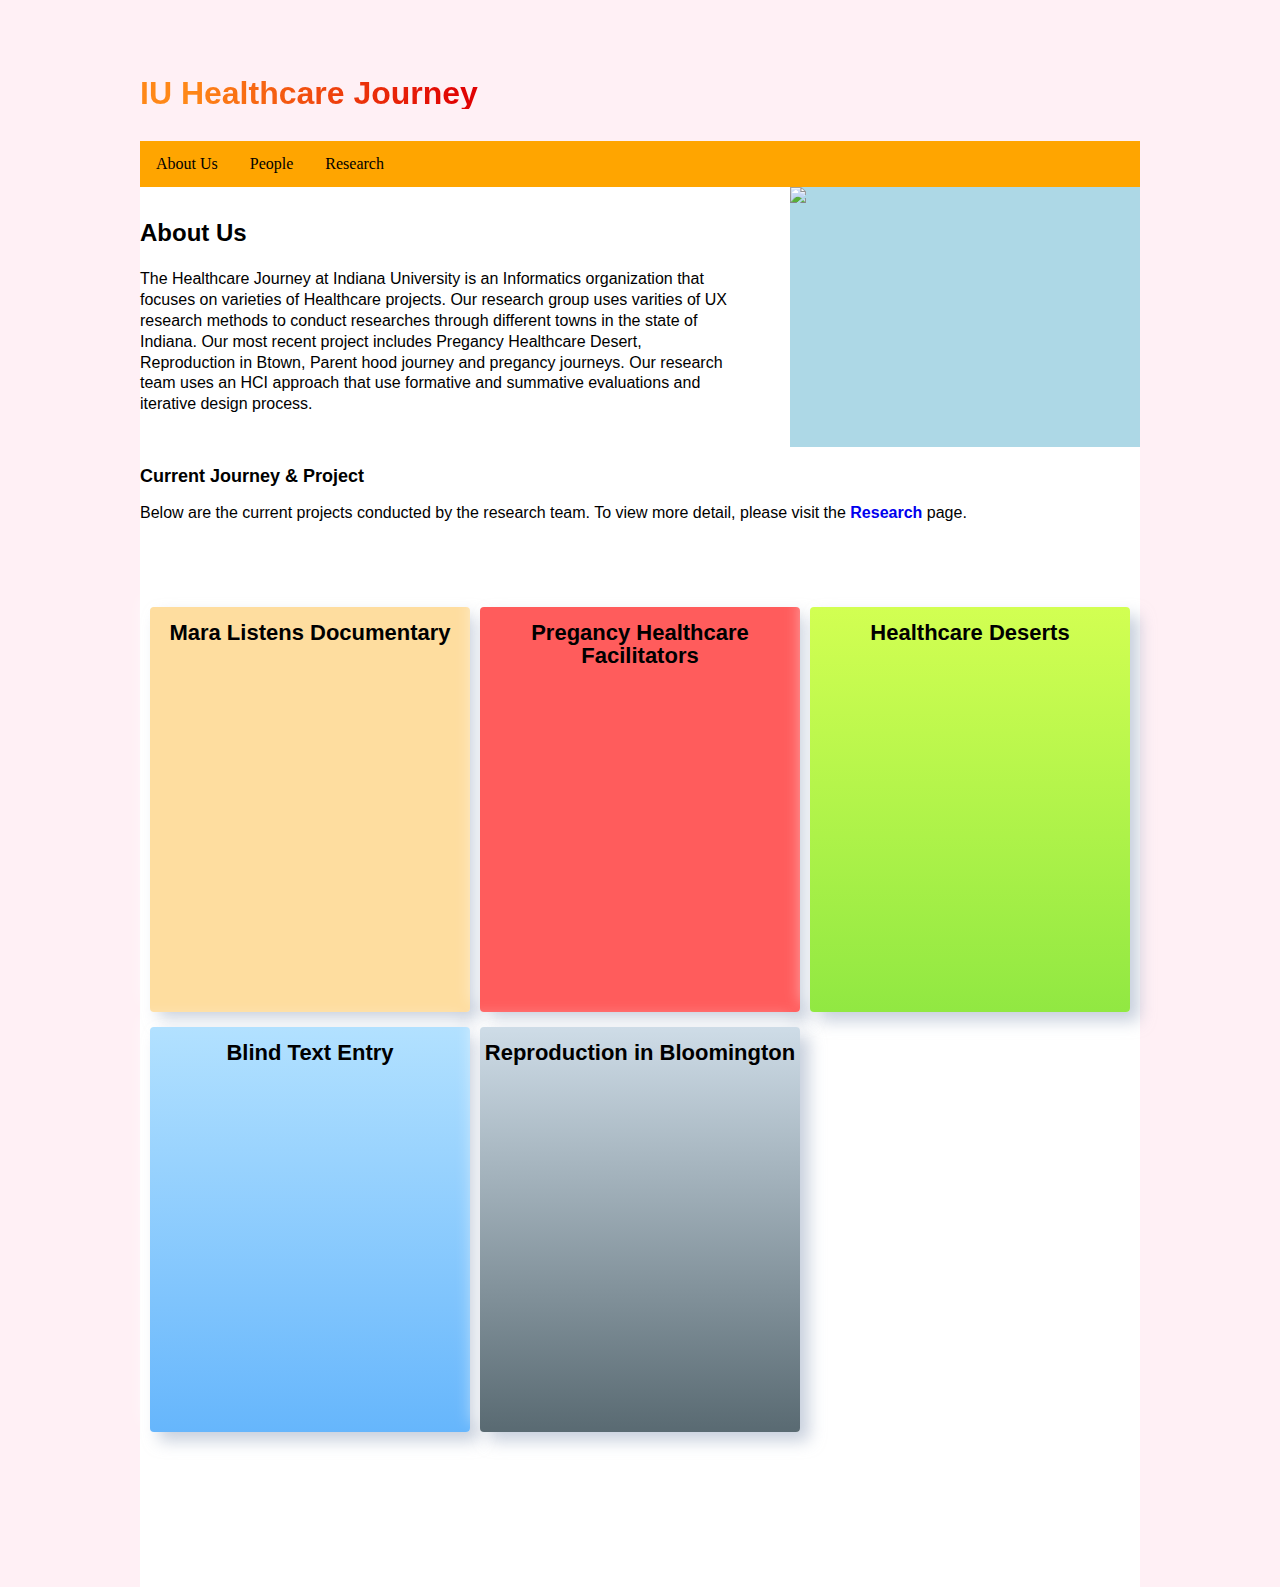
==== public/index.html @ 358a4a57 "index.html" ====
<!DOCTYPE html>
<html lang="en">
    <head>
        <meta charset="utf-8">
        <meta name="viewport" content="width=device-width, initial-scale=1.0">

        <title> IU Healthcare Journey </title>
        <!-- resets browser defaults -->
        <link href="normalise.css" rel="stylesheet" >
        <!-- custom styles -->
        <link href="styles3.css" rel="stylesheet" >
        <link rel="stylesheet" href="https://cdnjs.cloudflare.com/ajax/libs/font-awesome/4.7.0/css/font-awesome.min.css">
    </head>
    <body>
        <div class="container">
        <header>
        <div class="name-title">
        <h1> IU Healthcare Journey  </h1>
        </div>
   
        </header>

        <div class="navbar">
            <a href="hcj2020.html"> About Us </a>
            <a href="people.html"> People </a>
            <a href="research.html"> Research </a>
            
        </div>
        <main>
        
            
            <div class="intro">
                <h2> About Us </h2>
                <p> 
                    The Healthcare Journey at Indiana University is an
                  Informatics organization that focuses on varieties of
                  Healthcare projects. Our research group uses varities 
                  of UX research methods to conduct researches through 
                  different towns in the state of Indiana. 
                  Our most recent project includes
                  Pregancy Healthcare Desert, Reproduction in Btown, Parent
                  hood journey and pregancy journeys. Our research team uses
                  an HCI approach that use formative and summative evaluations
                  and iterative design process.
                </p> <br>
            </div>
            <div class="research-image">
                <img src="image/hcj.JPG">
            </div>
            <div class="current-journey">
                <h3>Current Journey & Project</h3>
                <p> Below are the current projects conducted by the research team. To view more detail, 
                    please visit the <a href="hcj2020.html"> <b> Research </b></a> page. 
                </p>

                <div class="research-rectangle1">
                    <p><span class="nicolasnewinfo"> Mara Listens Documentary </span> </p>
                </div>

                <div class="research-rectangle2">
                    <p><span class="nicolasnewinfo"> Pregancy Healthcare Facilitators </span> </p>
                </div>

                <div class="research-rectangle3">
                    <p><span class="nicolasnewinfo"> Healthcare Deserts </span> </p>
                </div>

                <div class="research-rectangle4">
                    <p><span class="nicolasnewinfo"> Blind Text Entry </span> </p>
                </div>
                <div class="research-rectangle5">
                    <p><span class="nicolasnewinfo"> Reproduction in Bloomington </span> </p>
                </div>
---- public/normalise.css ----
/*! normalise.css v8.0.1 | MIT License | github.com/necolas/normalize.css */

/* Document
   ========================================================================== */

/**
 * 1. Correct the line height in all browsers.
 * 2. Prevent adjustments of font size after orientation changes in iOS.
 */

 html {
    line-height: 1.15; /* 1 */
    -webkit-text-size-adjust: 100%; /* 2 */
  }
  
  /* Sections
     ========================================================================== */
  
  /**
   * Remove the margin in all browsers.
   */
  
  body {
    margin: 0;
  }
  
  /**
   * Render the `main` element consistently in IE.
   */
  
  main {
    display: block;
  }
  
  /**
   * Correct the font size and margin on `h1` elements within `section` and
   * `article` contexts in Chrome, Firefox, and Safari.
   */
  
  h1 {
    font-size: 2em;
    margin: 0.67em 0;
  }
  
  /* Grouping content
     ========================================================================== */
  
  /**
   * 1. Add the correct box sizing in Firefox.
   * 2. Show the overflow in Edge and IE.
   */
  
  hr {
    box-sizing: content-box; /* 1 */
    height: 0; /* 1 */
    overflow: visible; /* 2 */
  }
  
  /**
   * 1. Correct the inheritance and scaling of font size in all browsers.
   * 2. Correct the odd `em` font sizing in all browsers.
   */
  
  pre {
    font-family: monospace, monospace; /* 1 */
    font-size: 1em; /* 2 */
  }
  
  /* Text-level semantics
     ========================================================================== */
  
  /**
   * Remove the gray background on active links in IE 10.
   */
  
  a {
    background-color: transparent;
  }
  
  /**
   * 1. Remove the bottom border in Chrome 57-
   * 2. Add the correct text decoration in Chrome, Edge, IE, Opera, and Safari.
   */
  
  abbr[title] {
    border-bottom: none; /* 1 */
    text-decoration: underline; /* 2 */
    text-decoration: underline dotted; /* 2 */
  }
  
  /**
   * Add the correct font weight in Chrome, Edge, and Safari.
   */
  
  b,
  strong {
    font-weight: bolder;
  }
  
  /**
   * 1. Correct the inheritance and scaling of font size in all browsers.
   * 2. Correct the odd `em` font sizing in all browsers.
   */
  
  code,
  kbd,
  samp {
    font-family: monospace, monospace; /* 1 */
    font-size: 1em; /* 2 */
  }
  
  /**
   * Add the correct font size in all browsers.
   */
  
  small {
    font-size: 80%;
  }
  
  /**
   * Prevent `sub` and `sup` elements from affecting the line height in
   * all browsers.
   */
  
  sub,
  sup {
    font-size: 75%;
    line-height: 0;
    position: relative;
    vertical-align: baseline;
  }
  
  sub {
    bottom: -0.25em;
  }
  
  sup {
    top: -0.5em;
  }
  
  /* Embedded content
     ========================================================================== */
  
  /**
   * Remove the border on images inside links in IE 10.
   */
  
  img {
    border-style: none;
  }
  
  /* Forms
     ========================================================================== */
  
  /**
   * 1. Change the font styles in all browsers.
   * 2. Remove the margin in Firefox and Safari.
   */
  
  button,
  input,
  optgroup,
  select,
  textarea {
    font-family: inherit; /* 1 */
    font-size: 100%; /* 1 */
    line-height: 1.15; /* 1 */
    margin: 0; /* 2 */
  }
  
  /**
   * Show the overflow in IE.
   * 1. Show the overflow in Edge.
   */
  
  button,
  input { /* 1 */
    overflow: visible;
  }
  
  /**
   * Remove the inheritance of text transform in Edge, Firefox, and IE.
   * 1. Remove the inheritance of text transform in Firefox.
   */
  
  button,
  select { /* 1 */
    text-transform: none;
  }
  
  /**
   * Correct the inability to style clickable types in iOS and Safari.
   */
  
  button,
  [type="button"],
  [type="reset"],
  [type="submit"] {
    -webkit-appearance: button;
  }
  
  /**
   * Remove the inner border and padding in Firefox.
   */
  
  button::-moz-focus-inner,
  [type="button"]::-moz-focus-inner,
  [type="reset"]::-moz-focus-inner,
  [type="submit"]::-moz-focus-inner {
    border-style: none;
    padding: 0;
  }
  
  /**
   * Restore the focus styles unset by the previous rule.
   */
  
  button:-moz-focusring,
  [type="button"]:-moz-focusring,
  [type="reset"]:-moz-focusring,
  [type="submit"]:-moz-focusring {
    outline: 1px dotted ButtonText;
  }
  
  /**
   * Correct the padding in Firefox.
   */
  
  fieldset {
    padding: 0.35em 0.75em 0.625em;
  }
  
  /**
   * 1. Correct the text wrapping in Edge and IE.
   * 2. Correct the color inheritance from `fieldset` elements in IE.
   * 3. Remove the padding so developers are not caught out when they zero out
   *    `fieldset` elements in all browsers.
   */
  
  legend {
    box-sizing: border-box; /* 1 */
    color: inherit; /* 2 */
    display: table; /* 1 */
    max-width: 100%; /* 1 */
    padding: 0; /* 3 */
    white-space: normal; /* 1 */
  }
  
  /**
   * Add the correct vertical alignment in Chrome, Firefox, and Opera.
   */
  
  progress {
    vertical-align: baseline;
  }
  
  /**
   * Remove the default vertical scrollbar in IE 10+.
   */
  
  textarea {
    overflow: auto;
  }
  
  /**
   * 1. Add the correct box sizing in IE 10.
   * 2. Remove the padding in IE 10.
   */
  
  [type="checkbox"],
  [type="radio"] {
    box-sizing: border-box; /* 1 */
    padding: 0; /* 2 */
  }
  
  /**
   * Correct the cursor style of increment and decrement buttons in Chrome.
   */
  
  [type="number"]::-webkit-inner-spin-button,
  [type="number"]::-webkit-outer-spin-button {
    height: auto;
  }
  
  /**
   * 1. Correct the odd appearance in Chrome and Safari.
   * 2. Correct the outline style in Safari.
   */
  
  [type="search"] {
    -webkit-appearance: textfield; /* 1 */
    outline-offset: -2px; /* 2 */
  }
  
  /**
   * Remove the inner padding in Chrome and Safari on macOS.
   */
  
  [type="search"]::-webkit-search-decoration {
    -webkit-appearance: none;
  }
  
  /**
   * 1. Correct the inability to style clickable types in iOS and Safari.
   * 2. Change font properties to `inherit` in Safari.
   */
  
  ::-webkit-file-upload-button {
    -webkit-appearance: button; /* 1 */
    font: inherit; /* 2 */
  }
  
  /* Interactive
     ========================================================================== */
  
  /*
   * Add the correct display in Edge, IE 10+, and Firefox.
   */
  
  details {
    display: block;
  }
  
  /*
   * Add the correct display in all browsers.
   */
  
  summary {
    display: list-item;
  }
  
  /* Misc
     ========================================================================== */
  
  /**
   * Add the correct display in IE 10+.
   */
  
  template {
    display: none;
  }
  
  /**
   * Add the correct display in IE 10.
   */
  
  [hidden] {
    display: none;
  }
---- public/styles3.css ----
/* Natural Box Model */
html {
    box-sizing: border-box;
}

*, *:before, *after {
    box-sizing: inherit;
}

/*
UTILITIES
*/
.sr-only {
    position: absolute;
    width: 1px;
    height: 1px;
    padding: 0;
    margin: -1px;
    overflow: hidden;
    clip: rect(0, 0, 0, 0);
    border: 0;
}

.nobr {
    white-space: nowrap;
}

body {
    width: 100%;
    background-color: lavenderblush;
    height: 1000px;
  
}

.container {
    width: 1000px;
    margin: 35px auto;
  
    padding-top: 10px;
    background-color: lavenderblush;
    
}


main {
    position: relative;
    height: 1400px;
    background: white;
    line-height: auto;
    
}

a {
  text-decoration: none;
}
aside {
    float: right;
    background:white;
    line-height: auto;
    width: 31%;
}


footer { 
    align-items: bottom;
    background:white; /* Old browsers */
    
}

h1 {
    font-family: 'Montserrat', sans-serif;
    background: linear-gradient(270deg,  rgb(224, 3, 3) 68%, rgb(255, 136, 24) 95% );
    -webkit-background-clip: text;
    -webkit-text-fill-color: transparent;
    line-height: 1.0em;
    margin: 1.0em 0; 
    
}

h2 {
  font-family: 'Montserrat', sans-serif;
  line-height: 1.0em;
  margin: 1.0em 0; 
  
}


h3 {
    font-family: 'Montserrat', sans-serif;
    font-size: 30px;
    line-height: 1.0em;
    font-size: 18px;
    margin: 1.0em 0; 
}

h4 {
  font-family: 'Montserrat', sans-serif;
  font-size: 30px;
  line-height: 1.0em;
  margin: 1.0em 0; 
  
}


.navbar {
    font-family: 'montserrat' sans-serif;
    overflow: hidden;
    padding: 0px 0px;
    background: orange;
  }
  
  .navbar a {
    float: left;
    font-size: 16px;
    font-family: 'montserrat' sans-serif;
    font-weight: 100%;
    color: black;
    text-align: center;
    padding: 14px 16px;
    text-decoration: none;
  }
  
  .dropdown {
    float: left;
    overflow: hidden;
  }
  
  .dropdown .dropbtn {
    font-size: 16px;
    font-family: 'montserrat' sans-serif;  
    border: none;
    outline: none;
    color: black;
    padding: 14px 16px;
    background-color: inherit;
    font-family: inherit;
    margin: 0;
  }
  
  .navbar a:hover, .dropdown:hover .dropbtn {
    background-color: yellow;
    
  }


  
  .dropdown-content {
    display: none;
    position: absolute;
    background-color: whitesmoke;
    min-width: 127px;
    box-shadow: 0px 8px 16px 0px rgba(0,0,0,0.2);
    z-index: 1;
  }
  
  .dropdown-content a {
    float: none;
    font-family: 'montserrat' sans-serif;
    color: black;
    padding: 12px 16px;
    text-decoration: none;
    display: block;
    text-align: left;
  }
  
  .dropdown-content a:hover {
    background: rgb(255, 255, 119);
  }
  
  .dropdown:hover .dropdown-content {
    display: block;
  }

  small {
    display: block;
    color: red;
    font-size: 20px;
    font-family: 'Montserrat', sans-serif;

}


p {
  font-family: 'montserrat', sans-serif;
  line-height: 1.3em;
  margin: 1.0em 0;
  font-size: 16px;
}

.intro {

  margin-top: 10px;
  display:inline-block;
  width: 60%;
  background: white;
}

img {
  width: 100%;
  height: auto;
  
  
}
div.research-image {
  display: inline-block;
  position: absolute;
  top: 0px;
  right: 0px;

  width: 350px;
  height: 260px;
  background-color: lightblue;
}

span.nicolasnewinfo {
  font-size: 22px;
  font-weight: bold;
  font-family: 'Montserrat', sans-serif;
}

div.research-rectangle1 {
  position: absolute;
  box-shadow: 9px 9px 16px rgb(163,177,198,0.6), -9px -9px 16px    rgba(255,255,255, 0.5);
  border-radius: 4px;
  top: 420px;

  height: 405px;
  width: 320px;
  left: 10px;
  background: rgb(253, 187, 63, 0.5);
  font-style: 'lato' 'sans-serif';
  font-size: 20px;
  text-align: center;
}

div.research-rectangle2 {
  position: absolute;
    box-shadow: 9px 9px 16px rgb(163,177,198,0.6), -9px -9px 16px    rgba(255,255,255, 0.5);
    border-radius: 4px;
    top: 420px;
 
    height: 405px;
    width: 320px;
    left: 340px;
    background: rgb(254,187,187); /* Old browsers */
    background: -moz-linear-gradient(top, rgba(254,187,187,1) 0%, rgba(255,92,92,1) 0%); /* FF3.6-15 */
    background: -webkit-linear-gradient(top, rgba(254,187,187,1) 0%,rgba(255,92,92,1) 0%); /* Chrome10-25,Safari5.1-6 */
    background: linear-gradient(to bottom, rgba(254,187,187,1) 0%,rgba(255,92,92,1) 0%); /* W3C, IE10+, FF16+, Chrome26+, Opera12+, Safari7+ */
    filter: progid:DXImageTransform.Microsoft.gradient( startColorstr='#febbbb', endColorstr='#ff5c5c',GradientType=0 ); /* IE6-9 */
    font-style: 'lato' 'sans-serif';
    font-size: 20px;
    text-align: center;
}

div.research-rectangle3 {
  position: absolute;
    box-shadow: 9px 9px 16px rgb(163,177,198,0.6), -9px -9px 16px    rgba(255,255,255, 0.5);
    border-radius: 4px;
    top: 420px;
 
    height: 405px;
    width: 320px;
    left: 670px;
    background:  rgb(210,255,82); /* Old browsers */
    background: -moz-linear-gradient(top, rgba(210,255,82,1) 0%, rgba(145,232,66,1) 100%); /* FF3.6-15 */
    background: -webkit-linear-gradient(top, rgba(210,255,82,1) 0%,rgba(145,232,66,1) 100%); /* Chrome10-25,Safari5.1-6 */
    background: linear-gradient(to bottom, rgba(210,255,82,1) 0%,rgba(145,232,66,1) 100%); /* W3C, IE10+, FF16+, Chrome26+, Opera12+, Safari7+ */
    filter: progid:DXImageTransform.Microsoft.gradient( startColorstr='#d2ff52', endColorstr='#91e842',GradientType=0 ); /* IE6-9 */
    font-style: 'lato' 'sans-serif';
    font-size: 20px;
    text-align: center;
}

div.research-rectangle4 {
  position: absolute;
    box-shadow: 9px 9px 16px rgb(163,177,198,0.6), -9px -9px 16px    rgba(255,255,255, 0.5);
    border-radius: 4px;
    top: 840px;
 
    height: 405px;
    width: 320px;
    left: 10px;
    background: rgb(178,225,255); /* Old browsers */
    background: -moz-linear-gradient(top, rgba(178,225,255,1) 0%, rgba(102,182,252,1) 100%); /* FF3.6-15 */
    background: -webkit-linear-gradient(top, rgba(178,225,255,1) 0%,rgba(102,182,252,1) 100%); /* Chrome10-25,Safari5.1-6 */
    background: linear-gradient(to bottom, rgba(178,225,255,1) 0%,rgba(102,182,252,1) 100%); /* W3C, IE10+, FF16+, Chrome26+, Opera12+, Safari7+ */
    filter: progid:DXImageTransform.Microsoft.gradient( startColorstr='#b2e1ff', endColorstr='#66b6fc',GradientType=0 ); /* IE6-9 */
    font-style: 'lato' 'sans-serif';
    font-size: 20px;
    text-align: center;
}

div.research-rectangle5 {
  position: absolute;
    box-shadow: 9px 9px 16px rgb(163,177,198,0.6), -9px -9px 16px    rgba(255,255,255, 0.5);
    border-radius: 4px;
    top: 840px;
 
    height: 405px;
    width: 320px;
    left: 340px;
    background: rgb(206,220,231); /* Old browsers */
    background: -moz-linear-gradient(top, rgba(206,220,231,1) 0%, rgba(89,106,114,1) 100%); /* FF3.6-15 */
    background: -webkit-linear-gradient(top, rgba(206,220,231,1) 0%,rgba(89,106,114,1) 100%); /* Chrome10-25,Safari5.1-6 */
    background: linear-gradient(to bottom, rgba(206,220,231,1) 0%,rgba(89,106,114,1) 100%); /* W3C, IE10+, FF16+, Chrome26+, Opera12+, Safari7+ */
    filter: progid:DXImageTransform.Microsoft.gradient( startColorstr='#cedce7', endColorstr='#596a72',GradientType=0 ); /* IE6-9 */
   
    font-style: 'lato' 'sans-serif';
    font-size: 20px;
    text-align: center;
}

div.research-rectangle6 {
  position: absolute;
    box-shadow: 9px 9px 16px rgb(163,177,198,0.6), -9px -9px 16px    rgba(255,255,255, 0.5);
    border-radius: 4px;
    top: 840px;
 
    height: 405px;
    width: 320px;
    left: 670px;
    background: #ffb76b; /* Old browsers */
background: -moz-linear-gradient(top, #ffb76b 0%, #ff7c00 100%, #ff7f04 100%); /* FF3.6-15 */
background: -webkit-linear-gradient(top, #ffb76b 0%,#ff7c00 100%,#ff7f04 100%); /* Chrome10-25,Safari5.1-6 */
background: linear-gradient(to bottom, #ffb76b 0%,#ff7c00 100%,#ff7f04 100%); /* W3C, IE10+, FF16+, Chrome26+, Opera12+, Safari7+ */
filter: progid:DXImageTransform.Microsoft.gradient( startColorstr='#ffb76b', endColorstr='#ff7f04',GradientType=0 ); /* IE6-9 */
   
   
    font-style: 'lato' 'sans-serif';
    font-size: 20px;
    text-align: center;
}

div.people-main {
  position: relative;
    height: 1400px;
    background: white;
    line-height: auto;
}

div.people-list {
  position: absolute;
  height: 1400px;
  width: 1000px;
  background: whitesmoke;
 
}

div.people-rectangle {
  position: absolute;
  height: 400px;
  width: 500px;
  background: lightgoldenrodyellow;

}

div.people-rectangle2 {
  position: absolute;
  height: 400px;
  width: 500px;
  top: 420px;
  background: lightgoldenrodyellow;
}


div.people-rectangle3 {
  position: absolute;
  height: 400px;
  width: 500px;
  top: 420px;
  background: lightgoldenrodyellow;
}


div.people-rectangle4 {
  position: absolute;
  height: 400px;
  width: 500px;
  top: 420px;
  background: lightgoldenrodyellow;
}


div.image-location {
  position: absolute;
  top: 80px;
  left: 100px;
  width: 60%;
  border-radius: 50%;;
}

div.people-description {
  position: absolute;
  background: yellowgreen;
  left: 500px;
  text-align: center;
  height: 300px;
  width: 500px;
}

div.people-description2 {
  position: absolute;
  background: rgb(255, 204, 211);
  left: 500px;
  top: 0px;
  text-align: center;
  height: 400px;
  width: 500px;
}

div.people-description3 {
  position: absolute;
  background: rgb(255, 204, 211);
  left: 500px;
  top: 0px;
  text-align: center;
  height: 400px;
  width: 500px;
}

div.people-description4 {
  position: absolute;
  background: rgb(255, 204, 211);
  left: 500px;
  top: 0px;
  text-align: center;
  height: 400px;
  width: 500px;
}

div.people-information {
  position: absolute;
  background: yellowgreen;
  left: 500px;
  top: 40px;
  text-align: left;
  height: 360px;
  width: 500px;
}

div.people-information2 {
  position: absolute;
  background: rgb(255, 204, 211);
  left: 500px;
  top: 40px;
  text-align: left;
  height: 360px;
  width: 500px;
}

div.people-information3 {
  position: absolute;
  background: rgb(255, 204, 211);
  left: 500px;
  top: 40px;
  text-align: left;
  height: 360px;
  width: 500px;
}

div.people-information4 {
  position: absolute;
  background: rgb(255, 204, 211);
  left: 500px;
  top: 40px;
  text-align: left;
  height: 360px;
  width: 500px;
}

span.name-title {
  font-family: 'Montserrat', sans-serif;
  font-size: 20px;
  font-weight: bold;

}
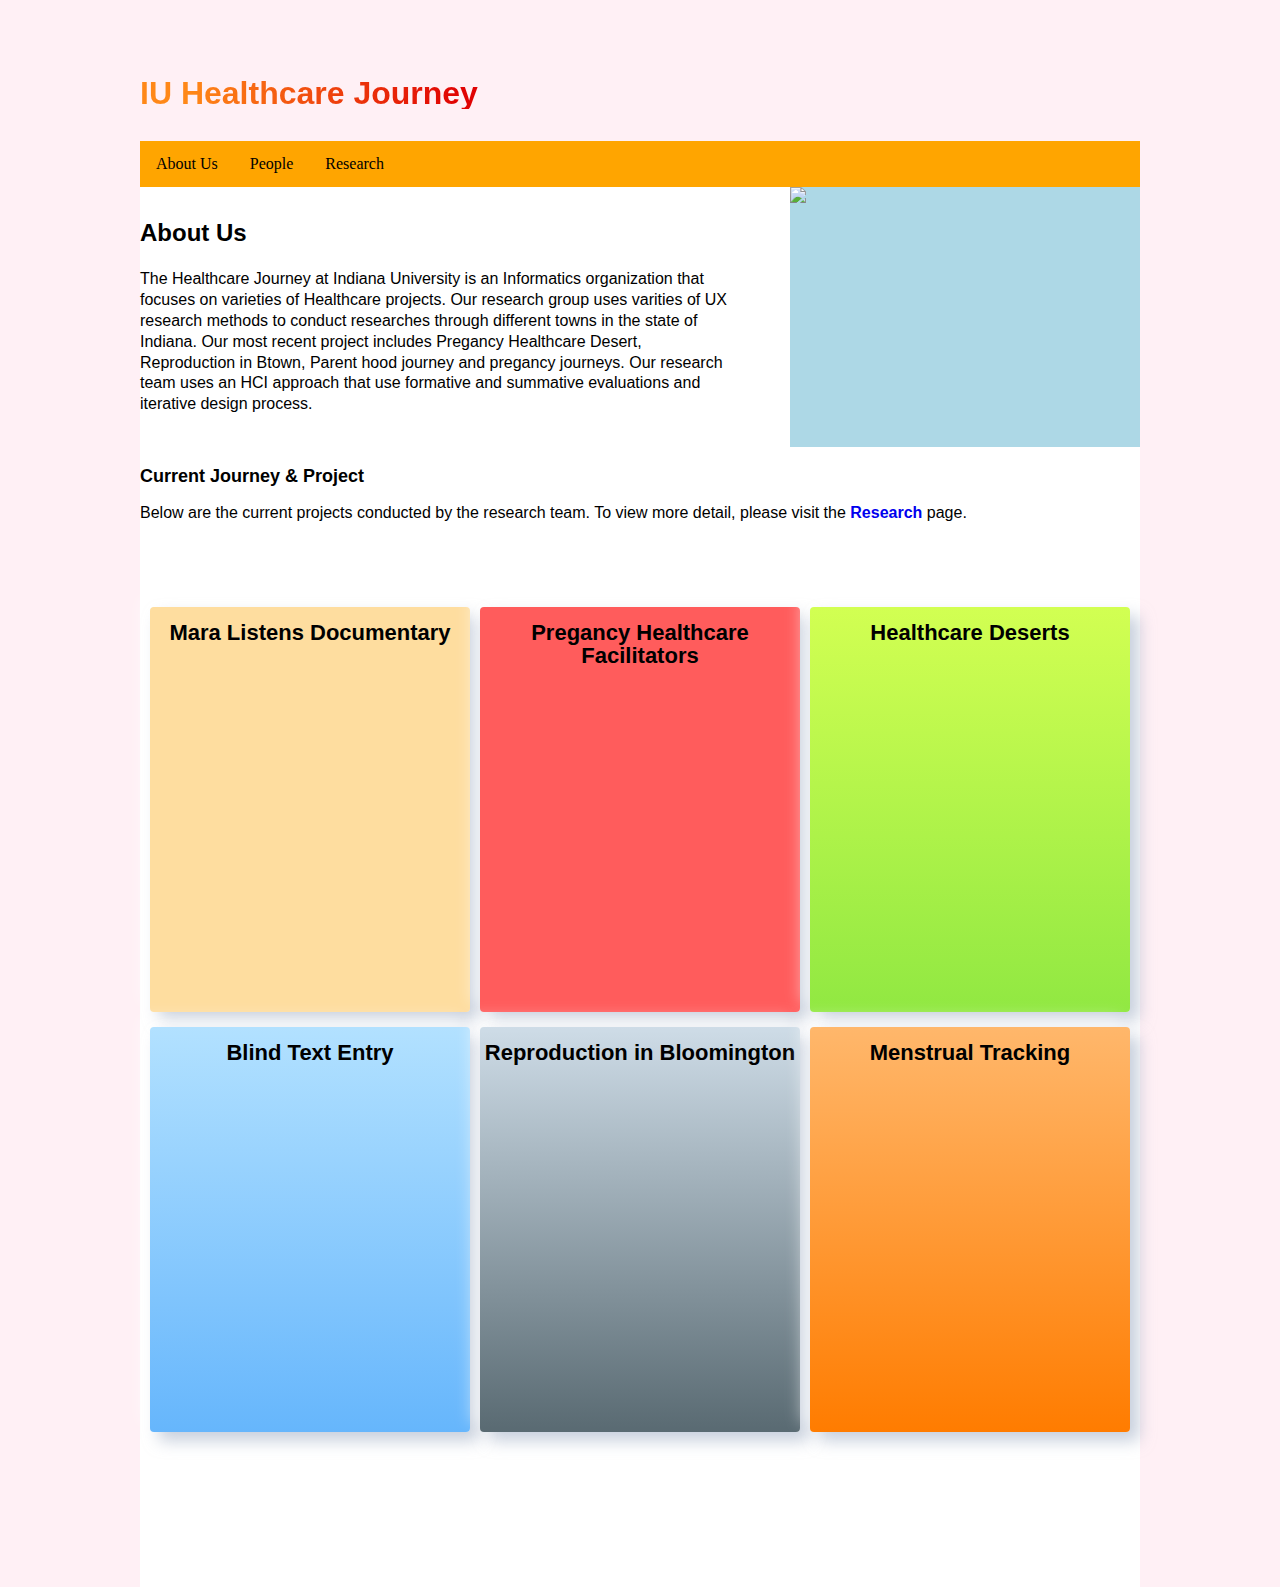
==== commit 7107c6a0: "Update index.html" ====
--- a/public/index.html
+++ b/public/index.html
@@ -70,5 +70,10 @@
                 </div>
                 <div class="research-rectangle5">
                     <p><span class="nicolasnewinfo"> Reproduction in Bloomington </span> </p>
+                </div> 
+                <div class="research-rectangle6">
+                    <p><span class="nicolasnewinfo"> Menstrual Tracking </span> </p>
                 </div>
+                
+  </body>
 
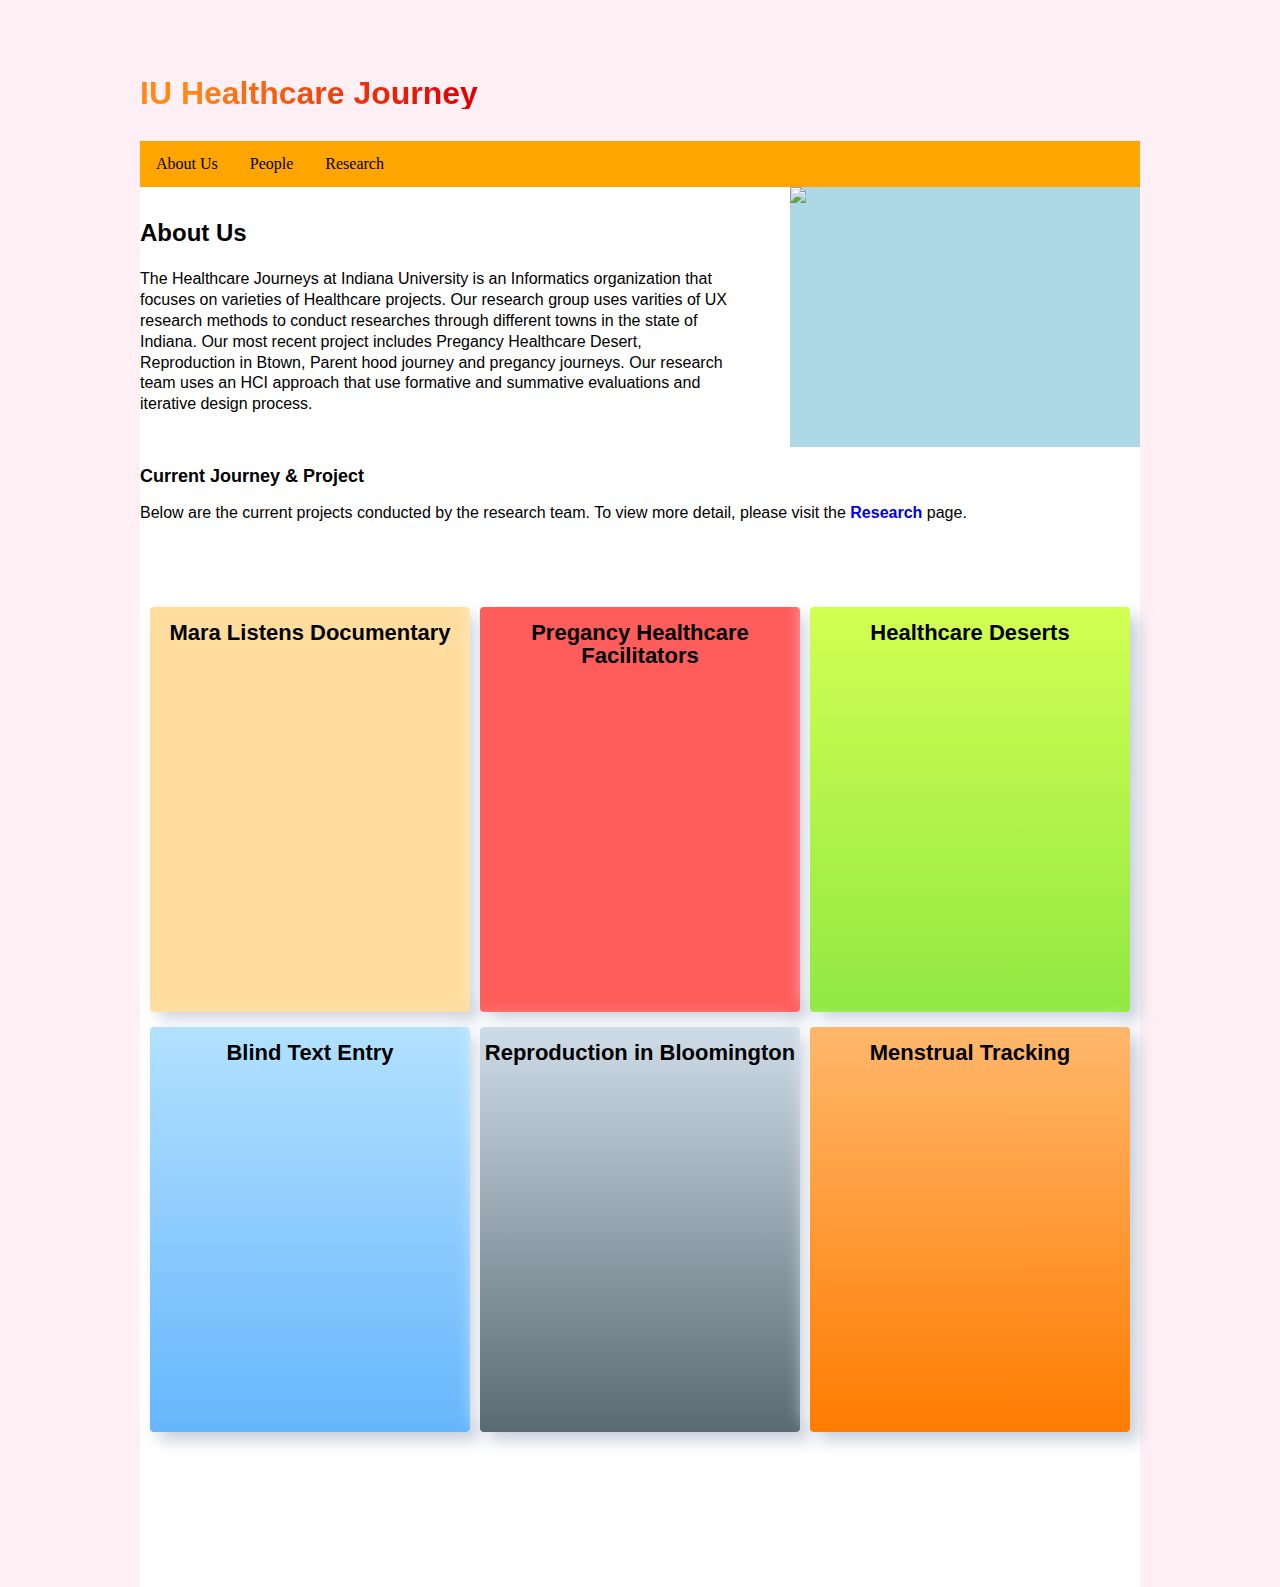
==== commit 3ee1e948: "“index.html”" ====
--- a/public/index.html
+++ b/public/index.html
@@ -32,7 +32,7 @@
             <div class="intro">
                 <h2> About Us </h2>
                 <p> 
-                    The Healthcare Journey at Indiana University is an
+                    The Healthcare Journeys at Indiana University is an
                   Informatics organization that focuses on varieties of
                   Healthcare projects. Our research group uses varities 
                   of UX research methods to conduct researches through 
--- a/public/styles3.css
+++ b/public/styles3.css
@@ -346,6 +346,14 @@
  
 }
 
+.profile-IMG {
+  display: inline;
+  margin: 0 auto;
+  margin-left: -25%; //centers the image
+  height: 100%;
+  width: 100%;
+}
+
 div.people-rectangle {
   position: absolute;
   height: 400px;
@@ -382,11 +390,13 @@
 
 
 div.image-location {
-  position: absolute;
-  top: 80px;
-  left: 100px;
-  width: 60%;
-  border-radius: 50%;;
+    width: 100px;
+    height: 100px;
+    position: relative;
+    overflow: hidden;
+    margin-left: auto;
+    margin-right: auto;
+    border-radius: 50%;
 }
 
 div.people-description {
@@ -473,4 +483,4 @@
   font-size: 20px;
   font-weight: bold;
 
-}+}
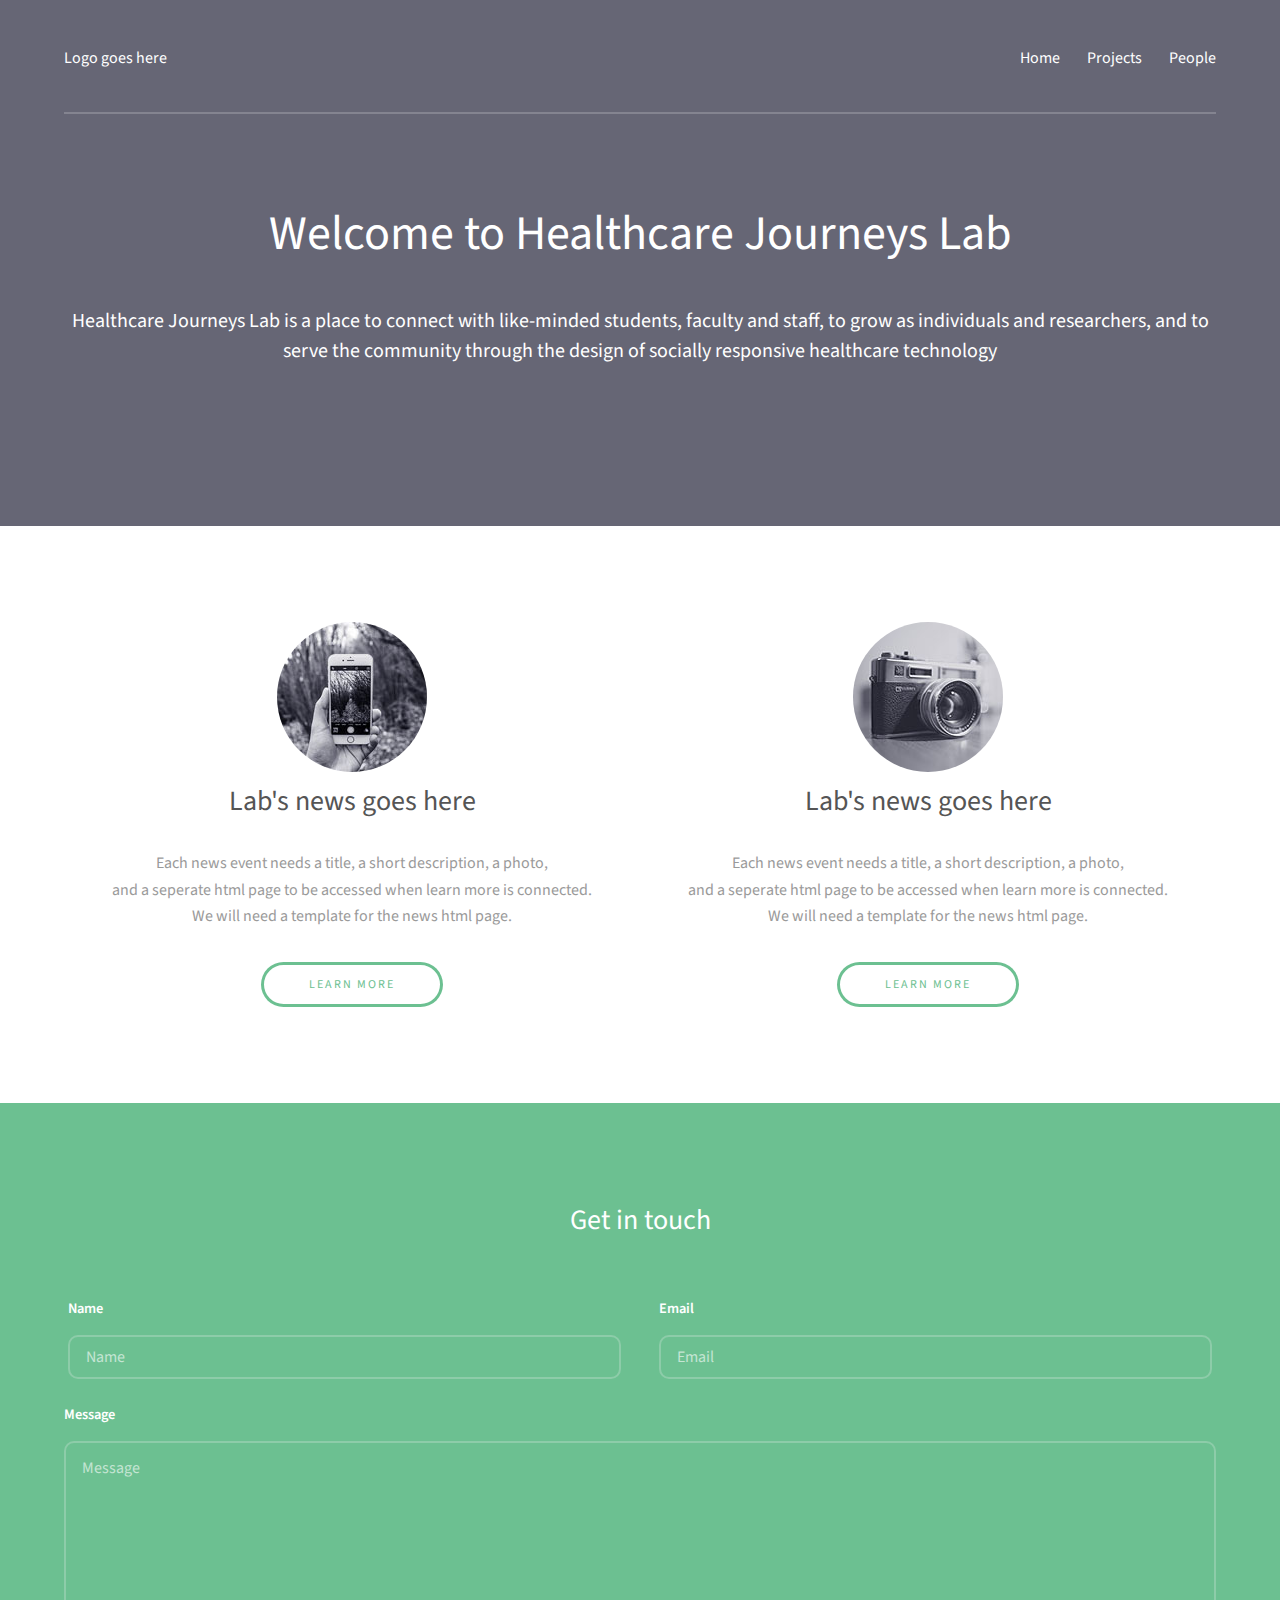
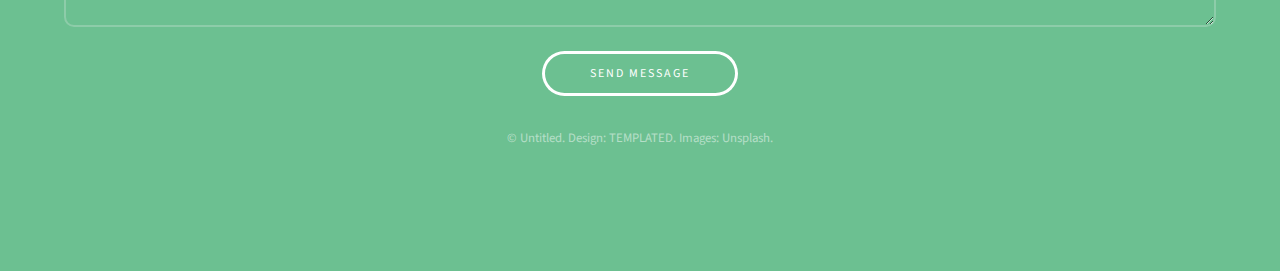
==== commit 5315f0c6: "7.7" ====
--- a/public/index.html
+++ b/public/index.html
@@ -1,79 +1,115 @@
-<!DOCTYPE html>
-<html lang="en">
-    <head>
-        <meta charset="utf-8">
-        <meta name="viewport" content="width=device-width, initial-scale=1.0">
-
-        <title> IU Healthcare Journey </title>
-        <!-- resets browser defaults -->
-        <link href="normalise.css" rel="stylesheet" >
-        <!-- custom styles -->
-        <link href="styles3.css" rel="stylesheet" >
-        <link rel="stylesheet" href="https://cdnjs.cloudflare.com/ajax/libs/font-awesome/4.7.0/css/font-awesome.min.css">
-    </head>
-    <body>
-        <div class="container">
-        <header>
-        <div class="name-title">
-        <h1> IU Healthcare Journey  </h1>
-        </div>
-   
-        </header>
-
-        <div class="navbar">
-            <a href="hcj2020.html"> About Us </a>
-            <a href="people.html"> People </a>
-            <a href="research.html"> Research </a>
-            
-        </div>
-        <main>
-        
-            
-            <div class="intro">
-                <h2> About Us </h2>
-                <p> 
-                    The Healthcare Journeys at Indiana University is an
-                  Informatics organization that focuses on varieties of
-                  Healthcare projects. Our research group uses varities 
-                  of UX research methods to conduct researches through 
-                  different towns in the state of Indiana. 
-                  Our most recent project includes
-                  Pregancy Healthcare Desert, Reproduction in Btown, Parent
-                  hood journey and pregancy journeys. Our research team uses
-                  an HCI approach that use formative and summative evaluations
-                  and iterative design process.
-                </p> <br>
-            </div>
-            <div class="research-image">
-                <img src="image/hcj.JPG">
-            </div>
-            <div class="current-journey">
-                <h3>Current Journey & Project</h3>
-                <p> Below are the current projects conducted by the research team. To view more detail, 
-                    please visit the <a href="hcj2020.html"> <b> Research </b></a> page. 
-                </p>
-
-                <div class="research-rectangle1">
-                    <p><span class="nicolasnewinfo"> Mara Listens Documentary </span> </p>
-                </div>
-
-                <div class="research-rectangle2">
-                    <p><span class="nicolasnewinfo"> Pregancy Healthcare Facilitators </span> </p>
-                </div>
-
-                <div class="research-rectangle3">
-                    <p><span class="nicolasnewinfo"> Healthcare Deserts </span> </p>
-                </div>
-
-                <div class="research-rectangle4">
-                    <p><span class="nicolasnewinfo"> Blind Text Entry </span> </p>
-                </div>
-                <div class="research-rectangle5">
-                    <p><span class="nicolasnewinfo"> Reproduction in Bloomington </span> </p>
-                </div> 
-                <div class="research-rectangle6">
-                    <p><span class="nicolasnewinfo"> Menstrual Tracking </span> </p>
-                </div>
-                
-  </body>
-
+<!DOCTYPE HTML>
+<!--
+	Projection by TEMPLATED
+	templated.co @templatedco
+	Released for free under the Creative Commons Attribution 3.0 license (templated.co/license)
+-->
+<html>
+	<head>
+		<title>Healthcare Journeys Lab</title>
+		<meta charset="utf-8" />
+		<meta name="viewport" content="width=device-width, initial-scale=1" />
+		<link rel="stylesheet" href="assets/css/main.css" />
+	</head>
+	<body>
+
+		<!-- Header -->
+			<header id="header">
+				<div class="inner">
+					<a href="index.html" class="logo"> Logo goes here</a>
+					<nav id="nav">
+						<a href="index.html">Home</a>
+						<a href="projects.html">Projects</a>
+						<a href="people.html">People</a>
+					</nav>
+					<a href="#navPanel" class="navPanelToggle"><span class="fa fa-bars"></span></a>
+				</div>
+			</header>
+
+		<!-- Banner -->
+			<section id="banner">
+				<div class="inner">
+					<header>
+						<h1>Welcome to Healthcare Journeys Lab</h1>
+					</header>
+
+					<div class="flex ">
+						<h3>Healthcare Journeys Lab is a place to connect with like-minded students, faculty and staff, to grow as individuals and researchers, and to serve the community through the design of socially responsive healthcare technology</h3>
+					</div>
+
+				</div>
+			</section>
+
+
+		<!-- Three -->
+			<section id="three" class="wrapper align-center">
+				<div class="inner">
+					<div class="flex flex-2">
+						<article>
+							<div class="image round">
+								<img src="images/pic01.jpg" alt="Pic 01" />
+							</div>
+							<header>
+								<h3>Lab's news goes here</h3>
+							</header>
+							<p>Each news event needs a title, a short description, a photo, <br /> and a seperate html page to be accessed when learn more is connected. <br />We will need a template for the news html page.</p>
+							<footer>
+								<a href="#" class="button">Learn More</a>
+							</footer>
+						</article>
+						<article>
+							<div class="image round">
+								<img src="images/pic02.jpg" alt="Pic 02" />
+							</div>
+							<header>
+								<h3>Lab's news goes here</h3>
+							</header>
+							<p>Each news event needs a title, a short description, a photo, <br /> and a seperate html page to be accessed when learn more is connected. <br />We will need a template for the news html page.</p>
+							<footer>
+								<a href="#" class="button">Learn More</a>
+							</footer>
+						</article>
+					</div>
+				</div>
+			</section>
+
+		<!-- Footer -->
+			<footer id="footer">
+				<div class="inner">
+
+					<h3>Get in touch</h3>
+
+					<form action="emailForm.php" method="post">
+
+						<div class="field half first">
+							<label for="name">Name</label>
+							<input name="name" id="name" type="text" placeholder="Name">
+						</div>
+						<div class="field half">
+							<label for="email">Email</label>
+							<input name="email" id="email" type="email" placeholder="Email">
+						</div>
+						<div class="field">
+							<label for="message">Message</label>
+							<textarea name="message" id="message" rows="6" placeholder="Message"></textarea>
+						</div>
+						<ul class="actions">
+							<li><input value="Send Message" class="button alt" type="submit"></li>
+						</ul>
+					</form>
+
+					<div class="copyright">
+						&copy; Untitled. Design: <a href="https://templated.co">TEMPLATED</a>. Images: <a href="https://unsplash.com">Unsplash</a>.
+					</div>
+
+				</div>
+			</footer>
+
+		<!-- Scripts -->
+			<script src="assets/js/jquery.min.js"></script>
+			<script src="assets/js/skel.min.js"></script>
+			<script src="assets/js/util.js"></script>
+			<script src="assets/js/main.js"></script>
+
+	</body>
+</html>--- a/public/assets/css/main.css
+++ b/public/assets/css/main.css
@@ -0,0 +1,3178 @@
+@charset "UTF-8";
+@import url(font-awesome.min.css);
+@import "https://fonts.googleapis.com/css?family=Source+Sans+Pro:300,400,600";
+
+/*
+	Projection by TEMPLATED
+	templated.co @templatedco
+	Released for free under the Creative Commons Attribution 3.0 license (templated.co/license)
+*/
+
+/* Reset */
+
+	html, body, div, span, applet, object, iframe, h1, h2, h3, h4, h5, h6, p, blockquote, pre, a, abbr, acronym, address, big, cite, code, del, dfn, em, img, ins, kbd, q, s, samp, small, strike, strong, sub, sup, tt, var, b, u, i, center, dl, dt, dd, ol, ul, li, fieldset, form, label, legend, table, caption, tbody, tfoot, thead, tr, th, td, article, aside, canvas, details, embed, figure, figcaption, footer, header, hgroup, menu, nav, output, ruby, section, summary, time, mark, audio, video {
+		margin: 0;
+		padding: 0;
+		border: 0;
+		font-size: 100%;
+		font: inherit;
+		vertical-align: baseline;
+	}
+
+	article, aside, details, figcaption, figure, footer, header, hgroup, menu, nav, section {
+		display: block;
+	}
+
+	body {
+		line-height: 1;
+	}
+
+	ol, ul {
+		list-style: none;
+	}
+
+	blockquote, q {
+		quotes: none;
+	}
+
+	blockquote:before, blockquote:after, q:before, q:after {
+		content: '';
+		content: none;
+	}
+
+	table {
+		border-collapse: collapse;
+		border-spacing: 0;
+	}
+
+	body {
+		-webkit-text-size-adjust: none;
+	}
+
+/* Box Model */
+
+	*, *:before, *:after {
+		-moz-box-sizing: border-box;
+		-webkit-box-sizing: border-box;
+		box-sizing: border-box;
+	}
+
+/* Containers */
+
+	.container {
+		margin-left: auto;
+		margin-right: auto;
+	}
+
+	.container.\31 25\25 {
+		width: 100%;
+		max-width: 100em;
+		min-width: 80em;
+	}
+
+	.container.\37 5\25 {
+		width: 60em;
+	}
+
+	.container.\35 0\25 {
+		width: 40em;
+	}
+
+	.container.\32 5\25 {
+		width: 20em;
+	}
+
+	.container {
+		width: 80em;
+	}
+
+	@media screen and (max-width: 1680px) {
+
+		.container.\31 25\25 {
+			width: 100%;
+			max-width: 100em;
+			min-width: 80em;
+		}
+
+		.container.\37 5\25 {
+			width: 60em;
+		}
+
+		.container.\35 0\25 {
+			width: 40em;
+		}
+
+		.container.\32 5\25 {
+			width: 20em;
+		}
+
+		.container {
+			width: 80em;
+		}
+
+	}
+
+	@media screen and (max-width: 1280px) {
+
+		.container.\31 25\25 {
+			width: 100%;
+			max-width: 81.25em;
+			min-width: 65em;
+		}
+
+		.container.\37 5\25 {
+			width: 48.75em;
+		}
+
+		.container.\35 0\25 {
+			width: 32.5em;
+		}
+
+		.container.\32 5\25 {
+			width: 16.25em;
+		}
+
+		.container {
+			width: 65em;
+		}
+
+	}
+
+	@media screen and (max-width: 980px) {
+
+		.container.\31 25\25 {
+			width: 100%;
+			max-width: 112.5%;
+			min-width: 90%;
+		}
+
+		.container.\37 5\25 {
+			width: 67.5%;
+		}
+
+		.container.\35 0\25 {
+			width: 45%;
+		}
+
+		.container.\32 5\25 {
+			width: 22.5%;
+		}
+
+		.container {
+			width: 90%;
+		}
+
+	}
+
+	@media screen and (max-width: 736px) {
+
+		.container.\31 25\25 {
+			width: 100%;
+			max-width: 112.5%;
+			min-width: 90%;
+		}
+
+		.container.\37 5\25 {
+			width: 67.5%;
+		}
+
+		.container.\35 0\25 {
+			width: 45%;
+		}
+
+		.container.\32 5\25 {
+			width: 22.5%;
+		}
+
+		.container {
+			width: 90% !important;
+		}
+
+	}
+
+	@media screen and (max-width: 480px) {
+
+		.container.\31 25\25 {
+			width: 100%;
+			max-width: 112.5%;
+			min-width: 90%;
+		}
+
+		.container.\37 5\25 {
+			width: 67.5%;
+		}
+
+		.container.\35 0\25 {
+			width: 45%;
+		}
+
+		.container.\32 5\25 {
+			width: 22.5%;
+		}
+
+		.container {
+			width: 90% !important;
+		}
+
+	}
+
+/* Grid */
+
+	.row {
+		border-bottom: solid 1px transparent;
+		-moz-box-sizing: border-box;
+		-webkit-box-sizing: border-box;
+		box-sizing: border-box;
+	}
+
+	.row > * {
+		float: left;
+		-moz-box-sizing: border-box;
+		-webkit-box-sizing: border-box;
+		box-sizing: border-box;
+	}
+
+	.row:after, .row:before {
+		content: '';
+		display: block;
+		clear: both;
+		height: 0;
+	}
+
+	.row.uniform > * > :first-child {
+		margin-top: 0;
+	}
+
+	.row.uniform > * > :last-child {
+		margin-bottom: 0;
+	}
+
+	.row.\30 \25 > * {
+		padding: 0 0 0 0em;
+	}
+
+	.row.\30 \25 {
+		margin: 0 0 -1px 0em;
+	}
+
+	.row.uniform.\30 \25 > * {
+		padding: 0em 0 0 0em;
+	}
+
+	.row.uniform.\30 \25 {
+		margin: 0em 0 -1px 0em;
+	}
+
+	.row > * {
+		padding: 0 0 0 2em;
+	}
+
+	.row {
+		margin: 0 0 -1px -2em;
+	}
+
+	.row.uniform > * {
+		padding: 2em 0 0 2em;
+	}
+
+	.row.uniform {
+		margin: -2em 0 -1px -2em;
+	}
+
+	.row.\32 00\25 > * {
+		padding: 0 0 0 4em;
+	}
+
+	.row.\32 00\25 {
+		margin: 0 0 -1px -4em;
+	}
+
+	.row.uniform.\32 00\25 > * {
+		padding: 4em 0 0 4em;
+	}
+
+	.row.uniform.\32 00\25 {
+		margin: -4em 0 -1px -4em;
+	}
+
+	.row.\31 50\25 > * {
+		padding: 0 0 0 3em;
+	}
+
+	.row.\31 50\25 {
+		margin: 0 0 -1px -3em;
+	}
+
+	.row.uniform.\31 50\25 > * {
+		padding: 3em 0 0 3em;
+	}
+
+	.row.uniform.\31 50\25 {
+		margin: -3em 0 -1px -3em;
+	}
+
+	.row.\35 0\25 > * {
+		padding: 0 0 0 1em;
+	}
+
+	.row.\35 0\25 {
+		margin: 0 0 -1px -1em;
+	}
+
+	.row.uniform.\35 0\25 > * {
+		padding: 1em 0 0 1em;
+	}
+
+	.row.uniform.\35 0\25 {
+		margin: -1em 0 -1px -1em;
+	}
+
+	.row.\32 5\25 > * {
+		padding: 0 0 0 0.5em;
+	}
+
+	.row.\32 5\25 {
+		margin: 0 0 -1px -0.5em;
+	}
+
+	.row.uniform.\32 5\25 > * {
+		padding: 0.5em 0 0 0.5em;
+	}
+
+	.row.uniform.\32 5\25 {
+		margin: -0.5em 0 -1px -0.5em;
+	}
+
+	.\31 2u, .\31 2u\24 {
+		width: 100%;
+		clear: none;
+		margin-left: 0;
+	}
+
+	.\31 1u, .\31 1u\24 {
+		width: 91.6666666667%;
+		clear: none;
+		margin-left: 0;
+	}
+
+	.\31 0u, .\31 0u\24 {
+		width: 83.3333333333%;
+		clear: none;
+		margin-left: 0;
+	}
+
+	.\39 u, .\39 u\24 {
+		width: 75%;
+		clear: none;
+		margin-left: 0;
+	}
+
+	.\38 u, .\38 u\24 {
+		width: 66.6666666667%;
+		clear: none;
+		margin-left: 0;
+	}
+
+	.\37 u, .\37 u\24 {
+		width: 58.3333333333%;
+		clear: none;
+		margin-left: 0;
+	}
+
+	.\36 u, .\36 u\24 {
+		width: 50%;
+		clear: none;
+		margin-left: 0;
+	}
+
+	.\35 u, .\35 u\24 {
+		width: 41.6666666667%;
+		clear: none;
+		margin-left: 0;
+	}
+
+	.\34 u, .\34 u\24 {
+		width: 33.3333333333%;
+		clear: none;
+		margin-left: 0;
+	}
+
+	.\33 u, .\33 u\24 {
+		width: 25%;
+		clear: none;
+		margin-left: 0;
+	}
+
+	.\32 u, .\32 u\24 {
+		width: 16.6666666667%;
+		clear: none;
+		margin-left: 0;
+	}
+
+	.\31 u, .\31 u\24 {
+		width: 8.3333333333%;
+		clear: none;
+		margin-left: 0;
+	}
+
+	.\31 2u\24 + *,
+	.\31 1u\24 + *,
+	.\31 0u\24 + *,
+	.\39 u\24 + *,
+	.\38 u\24 + *,
+	.\37 u\24 + *,
+	.\36 u\24 + *,
+	.\35 u\24 + *,
+	.\34 u\24 + *,
+	.\33 u\24 + *,
+	.\32 u\24 + *,
+	.\31 u\24 + * {
+		clear: left;
+	}
+
+	.\-11u {
+		margin-left: 91.66667%;
+	}
+
+	.\-10u {
+		margin-left: 83.33333%;
+	}
+
+	.\-9u {
+		margin-left: 75%;
+	}
+
+	.\-8u {
+		margin-left: 66.66667%;
+	}
+
+	.\-7u {
+		margin-left: 58.33333%;
+	}
+
+	.\-6u {
+		margin-left: 50%;
+	}
+
+	.\-5u {
+		margin-left: 41.66667%;
+	}
+
+	.\-4u {
+		margin-left: 33.33333%;
+	}
+
+	.\-3u {
+		margin-left: 25%;
+	}
+
+	.\-2u {
+		margin-left: 16.66667%;
+	}
+
+	.\-1u {
+		margin-left: 8.33333%;
+	}
+
+	@media screen and (max-width: 1680px) {
+
+		.row > * {
+			padding: 0 0 0 2em;
+		}
+
+		.row {
+			margin: 0 0 -1px -2em;
+		}
+
+		.row.uniform > * {
+			padding: 2em 0 0 2em;
+		}
+
+		.row.uniform {
+			margin: -2em 0 -1px -2em;
+		}
+
+		.row.\32 00\25 > * {
+			padding: 0 0 0 4em;
+		}
+
+		.row.\32 00\25 {
+			margin: 0 0 -1px -4em;
+		}
+
+		.row.uniform.\32 00\25 > * {
+			padding: 4em 0 0 4em;
+		}
+
+		.row.uniform.\32 00\25 {
+			margin: -4em 0 -1px -4em;
+		}
+
+		.row.\31 50\25 > * {
+			padding: 0 0 0 3em;
+		}
+
+		.row.\31 50\25 {
+			margin: 0 0 -1px -3em;
+		}
+
+		.row.uniform.\31 50\25 > * {
+			padding: 3em 0 0 3em;
+		}
+
+		.row.uniform.\31 50\25 {
+			margin: -3em 0 -1px -3em;
+		}
+
+		.row.\35 0\25 > * {
+			padding: 0 0 0 1em;
+		}
+
+		.row.\35 0\25 {
+			margin: 0 0 -1px -1em;
+		}
+
+		.row.uniform.\35 0\25 > * {
+			padding: 1em 0 0 1em;
+		}
+
+		.row.uniform.\35 0\25 {
+			margin: -1em 0 -1px -1em;
+		}
+
+		.row.\32 5\25 > * {
+			padding: 0 0 0 0.5em;
+		}
+
+		.row.\32 5\25 {
+			margin: 0 0 -1px -0.5em;
+		}
+
+		.row.uniform.\32 5\25 > * {
+			padding: 0.5em 0 0 0.5em;
+		}
+
+		.row.uniform.\32 5\25 {
+			margin: -0.5em 0 -1px -0.5em;
+		}
+
+		.\31 2u\28xlarge\29, .\31 2u\24\28xlarge\29 {
+			width: 100%;
+			clear: none;
+			margin-left: 0;
+		}
+
+		.\31 1u\28xlarge\29, .\31 1u\24\28xlarge\29 {
+			width: 91.6666666667%;
+			clear: none;
+			margin-left: 0;
+		}
+
+		.\31 0u\28xlarge\29, .\31 0u\24\28xlarge\29 {
+			width: 83.3333333333%;
+			clear: none;
+			margin-left: 0;
+		}
+
+		.\39 u\28xlarge\29, .\39 u\24\28xlarge\29 {
+			width: 75%;
+			clear: none;
+			margin-left: 0;
+		}
+
+		.\38 u\28xlarge\29, .\38 u\24\28xlarge\29 {
+			width: 66.6666666667%;
+			clear: none;
+			margin-left: 0;
+		}
+
+		.\37 u\28xlarge\29, .\37 u\24\28xlarge\29 {
+			width: 58.3333333333%;
+			clear: none;
+			margin-left: 0;
+		}
+
+		.\36 u\28xlarge\29, .\36 u\24\28xlarge\29 {
+			width: 50%;
+			clear: none;
+			margin-left: 0;
+		}
+
+		.\35 u\28xlarge\29, .\35 u\24\28xlarge\29 {
+			width: 41.6666666667%;
+			clear: none;
+			margin-left: 0;
+		}
+
+		.\34 u\28xlarge\29, .\34 u\24\28xlarge\29 {
+			width: 33.3333333333%;
+			clear: none;
+			margin-left: 0;
+		}
+
+		.\33 u\28xlarge\29, .\33 u\24\28xlarge\29 {
+			width: 25%;
+			clear: none;
+			margin-left: 0;
+		}
+
+		.\32 u\28xlarge\29, .\32 u\24\28xlarge\29 {
+			width: 16.6666666667%;
+			clear: none;
+			margin-left: 0;
+		}
+
+		.\31 u\28xlarge\29, .\31 u\24\28xlarge\29 {
+			width: 8.3333333333%;
+			clear: none;
+			margin-left: 0;
+		}
+
+		.\31 2u\24\28xlarge\29 + *,
+		.\31 1u\24\28xlarge\29 + *,
+		.\31 0u\24\28xlarge\29 + *,
+		.\39 u\24\28xlarge\29 + *,
+		.\38 u\24\28xlarge\29 + *,
+		.\37 u\24\28xlarge\29 + *,
+		.\36 u\24\28xlarge\29 + *,
+		.\35 u\24\28xlarge\29 + *,
+		.\34 u\24\28xlarge\29 + *,
+		.\33 u\24\28xlarge\29 + *,
+		.\32 u\24\28xlarge\29 + *,
+		.\31 u\24\28xlarge\29 + * {
+			clear: left;
+		}
+
+		.\-11u\28xlarge\29 {
+			margin-left: 91.66667%;
+		}
+
+		.\-10u\28xlarge\29 {
+			margin-left: 83.33333%;
+		}
+
+		.\-9u\28xlarge\29 {
+			margin-left: 75%;
+		}
+
+		.\-8u\28xlarge\29 {
+			margin-left: 66.66667%;
+		}
+
+		.\-7u\28xlarge\29 {
+			margin-left: 58.33333%;
+		}
+
+		.\-6u\28xlarge\29 {
+			margin-left: 50%;
+		}
+
+		.\-5u\28xlarge\29 {
+			margin-left: 41.66667%;
+		}
+
+		.\-4u\28xlarge\29 {
+			margin-left: 33.33333%;
+		}
+
+		.\-3u\28xlarge\29 {
+			margin-left: 25%;
+		}
+
+		.\-2u\28xlarge\29 {
+			margin-left: 16.66667%;
+		}
+
+		.\-1u\28xlarge\29 {
+			margin-left: 8.33333%;
+		}
+
+	}
+
+	@media screen and (max-width: 1280px) {
+
+		.row > * {
+			padding: 0 0 0 1.5em;
+		}
+
+		.row {
+			margin: 0 0 -1px -1.5em;
+		}
+
+		.row.uniform > * {
+			padding: 1.5em 0 0 1.5em;
+		}
+
+		.row.uniform {
+			margin: -1.5em 0 -1px -1.5em;
+		}
+
+		.row.\32 00\25 > * {
+			padding: 0 0 0 3em;
+		}
+
+		.row.\32 00\25 {
+			margin: 0 0 -1px -3em;
+		}
+
+		.row.uniform.\32 00\25 > * {
+			padding: 3em 0 0 3em;
+		}
+
+		.row.uniform.\32 00\25 {
+			margin: -3em 0 -1px -3em;
+		}
+
+		.row.\31 50\25 > * {
+			padding: 0 0 0 2.25em;
+		}
+
+		.row.\31 50\25 {
+			margin: 0 0 -1px -2.25em;
+		}
+
+		.row.uniform.\31 50\25 > * {
+			padding: 2.25em 0 0 2.25em;
+		}
+
+		.row.uniform.\31 50\25 {
+			margin: -2.25em 0 -1px -2.25em;
+		}
+
+		.row.\35 0\25 > * {
+			padding: 0 0 0 0.75em;
+		}
+
+		.row.\35 0\25 {
+			margin: 0 0 -1px -0.75em;
+		}
+
+		.row.uniform.\35 0\25 > * {
+			padding: 0.75em 0 0 0.75em;
+		}
+
+		.row.uniform.\35 0\25 {
+			margin: -0.75em 0 -1px -0.75em;
+		}
+
+		.row.\32 5\25 > * {
+			padding: 0 0 0 0.375em;
+		}
+
+		.row.\32 5\25 {
+			margin: 0 0 -1px -0.375em;
+		}
+
+		.row.uniform.\32 5\25 > * {
+			padding: 0.375em 0 0 0.375em;
+		}
+
+		.row.uniform.\32 5\25 {
+			margin: -0.375em 0 -1px -0.375em;
+		}
+
+		.\31 2u\28large\29, .\31 2u\24\28large\29 {
+			width: 100%;
+			clear: none;
+			margin-left: 0;
+		}
+
+		.\31 1u\28large\29, .\31 1u\24\28large\29 {
+			width: 91.6666666667%;
+			clear: none;
+			margin-left: 0;
+		}
+
+		.\31 0u\28large\29, .\31 0u\24\28large\29 {
+			width: 83.3333333333%;
+			clear: none;
+			margin-left: 0;
+		}
+
+		.\39 u\28large\29, .\39 u\24\28large\29 {
+			width: 75%;
+			clear: none;
+			margin-left: 0;
+		}
+
+		.\38 u\28large\29, .\38 u\24\28large\29 {
+			width: 66.6666666667%;
+			clear: none;
+			margin-left: 0;
+		}
+
+		.\37 u\28large\29, .\37 u\24\28large\29 {
+			width: 58.3333333333%;
+			clear: none;
+			margin-left: 0;
+		}
+
+		.\36 u\28large\29, .\36 u\24\28large\29 {
+			width: 50%;
+			clear: none;
+			margin-left: 0;
+		}
+
+		.\35 u\28large\29, .\35 u\24\28large\29 {
+			width: 41.6666666667%;
+			clear: none;
+			margin-left: 0;
+		}
+
+		.\34 u\28large\29, .\34 u\24\28large\29 {
+			width: 33.3333333333%;
+			clear: none;
+			margin-left: 0;
+		}
+
+		.\33 u\28large\29, .\33 u\24\28large\29 {
+			width: 25%;
+			clear: none;
+			margin-left: 0;
+		}
+
+		.\32 u\28large\29, .\32 u\24\28large\29 {
+			width: 16.6666666667%;
+			clear: none;
+			margin-left: 0;
+		}
+
+		.\31 u\28large\29, .\31 u\24\28large\29 {
+			width: 8.3333333333%;
+			clear: none;
+			margin-left: 0;
+		}
+
+		.\31 2u\24\28large\29 + *,
+		.\31 1u\24\28large\29 + *,
+		.\31 0u\24\28large\29 + *,
+		.\39 u\24\28large\29 + *,
+		.\38 u\24\28large\29 + *,
+		.\37 u\24\28large\29 + *,
+		.\36 u\24\28large\29 + *,
+		.\35 u\24\28large\29 + *,
+		.\34 u\24\28large\29 + *,
+		.\33 u\24\28large\29 + *,
+		.\32 u\24\28large\29 + *,
+		.\31 u\24\28large\29 + * {
+			clear: left;
+		}
+
+		.\-11u\28large\29 {
+			margin-left: 91.66667%;
+		}
+
+		.\-10u\28large\29 {
+			margin-left: 83.33333%;
+		}
+
+		.\-9u\28large\29 {
+			margin-left: 75%;
+		}
+
+		.\-8u\28large\29 {
+			margin-left: 66.66667%;
+		}
+
+		.\-7u\28large\29 {
+			margin-left: 58.33333%;
+		}
+
+		.\-6u\28large\29 {
+			margin-left: 50%;
+		}
+
+		.\-5u\28large\29 {
+			margin-left: 41.66667%;
+		}
+
+		.\-4u\28large\29 {
+			margin-left: 33.33333%;
+		}
+
+		.\-3u\28large\29 {
+			margin-left: 25%;
+		}
+
+		.\-2u\28large\29 {
+			margin-left: 16.66667%;
+		}
+
+		.\-1u\28large\29 {
+			margin-left: 8.33333%;
+		}
+
+	}
+
+	@media screen and (max-width: 980px) {
+
+		.row > * {
+			padding: 0 0 0 1.5em;
+		}
+
+		.row {
+			margin: 0 0 -1px -1.5em;
+		}
+
+		.row.uniform > * {
+			padding: 1.5em 0 0 1.5em;
+		}
+
+		.row.uniform {
+			margin: -1.5em 0 -1px -1.5em;
+		}
+
+		.row.\32 00\25 > * {
+			padding: 0 0 0 3em;
+		}
+
+		.row.\32 00\25 {
+			margin: 0 0 -1px -3em;
+		}
+
+		.row.uniform.\32 00\25 > * {
+			padding: 3em 0 0 3em;
+		}
+
+		.row.uniform.\32 00\25 {
+			margin: -3em 0 -1px -3em;
+		}
+
+		.row.\31 50\25 > * {
+			padding: 0 0 0 2.25em;
+		}
+
+		.row.\31 50\25 {
+			margin: 0 0 -1px -2.25em;
+		}
+
+		.row.uniform.\31 50\25 > * {
+			padding: 2.25em 0 0 2.25em;
+		}
+
+		.row.uniform.\31 50\25 {
+			margin: -2.25em 0 -1px -2.25em;
+		}
+
+		.row.\35 0\25 > * {
+			padding: 0 0 0 0.75em;
+		}
+
+		.row.\35 0\25 {
+			margin: 0 0 -1px -0.75em;
+		}
+
+		.row.uniform.\35 0\25 > * {
+			padding: 0.75em 0 0 0.75em;
+		}
+
+		.row.uniform.\35 0\25 {
+			margin: -0.75em 0 -1px -0.75em;
+		}
+
+		.row.\32 5\25 > * {
+			padding: 0 0 0 0.375em;
+		}
+
+		.row.\32 5\25 {
+			margin: 0 0 -1px -0.375em;
+		}
+
+		.row.uniform.\32 5\25 > * {
+			padding: 0.375em 0 0 0.375em;
+		}
+
+		.row.uniform.\32 5\25 {
+			margin: -0.375em 0 -1px -0.375em;
+		}
+
+		.\31 2u\28medium\29, .\31 2u\24\28medium\29 {
+			width: 100%;
+			clear: none;
+			margin-left: 0;
+		}
+
+		.\31 1u\28medium\29, .\31 1u\24\28medium\29 {
+			width: 91.6666666667%;
+			clear: none;
+			margin-left: 0;
+		}
+
+		.\31 0u\28medium\29, .\31 0u\24\28medium\29 {
+			width: 83.3333333333%;
+			clear: none;
+			margin-left: 0;
+		}
+
+		.\39 u\28medium\29, .\39 u\24\28medium\29 {
+			width: 75%;
+			clear: none;
+			margin-left: 0;
+		}
+
+		.\38 u\28medium\29, .\38 u\24\28medium\29 {
+			width: 66.6666666667%;
+			clear: none;
+			margin-left: 0;
+		}
+
+		.\37 u\28medium\29, .\37 u\24\28medium\29 {
+			width: 58.3333333333%;
+			clear: none;
+			margin-left: 0;
+		}
+
+		.\36 u\28medium\29, .\36 u\24\28medium\29 {
+			width: 50%;
+			clear: none;
+			margin-left: 0;
+		}
+
+		.\35 u\28medium\29, .\35 u\24\28medium\29 {
+			width: 41.6666666667%;
+			clear: none;
+			margin-left: 0;
+		}
+
+		.\34 u\28medium\29, .\34 u\24\28medium\29 {
+			width: 33.3333333333%;
+			clear: none;
+			margin-left: 0;
+		}
+
+		.\33 u\28medium\29, .\33 u\24\28medium\29 {
+			width: 25%;
+			clear: none;
+			margin-left: 0;
+		}
+
+		.\32 u\28medium\29, .\32 u\24\28medium\29 {
+			width: 16.6666666667%;
+			clear: none;
+			margin-left: 0;
+		}
+
+		.\31 u\28medium\29, .\31 u\24\28medium\29 {
+			width: 8.3333333333%;
+			clear: none;
+			margin-left: 0;
+		}
+
+		.\31 2u\24\28medium\29 + *,
+		.\31 1u\24\28medium\29 + *,
+		.\31 0u\24\28medium\29 + *,
+		.\39 u\24\28medium\29 + *,
+		.\38 u\24\28medium\29 + *,
+		.\37 u\24\28medium\29 + *,
+		.\36 u\24\28medium\29 + *,
+		.\35 u\24\28medium\29 + *,
+		.\34 u\24\28medium\29 + *,
+		.\33 u\24\28medium\29 + *,
+		.\32 u\24\28medium\29 + *,
+		.\31 u\24\28medium\29 + * {
+			clear: left;
+		}
+
+		.\-11u\28medium\29 {
+			margin-left: 91.66667%;
+		}
+
+		.\-10u\28medium\29 {
+			margin-left: 83.33333%;
+		}
+
+		.\-9u\28medium\29 {
+			margin-left: 75%;
+		}
+
+		.\-8u\28medium\29 {
+			margin-left: 66.66667%;
+		}
+
+		.\-7u\28medium\29 {
+			margin-left: 58.33333%;
+		}
+
+		.\-6u\28medium\29 {
+			margin-left: 50%;
+		}
+
+		.\-5u\28medium\29 {
+			margin-left: 41.66667%;
+		}
+
+		.\-4u\28medium\29 {
+			margin-left: 33.33333%;
+		}
+
+		.\-3u\28medium\29 {
+			margin-left: 25%;
+		}
+
+		.\-2u\28medium\29 {
+			margin-left: 16.66667%;
+		}
+
+		.\-1u\28medium\29 {
+			margin-left: 8.33333%;
+		}
+
+	}
+
+	@media screen and (max-width: 736px) {
+
+		.row > * {
+			padding: 0 0 0 1.25em;
+		}
+
+		.row {
+			margin: 0 0 -1px -1.25em;
+		}
+
+		.row.uniform > * {
+			padding: 1.25em 0 0 1.25em;
+		}
+
+		.row.uniform {
+			margin: -1.25em 0 -1px -1.25em;
+		}
+
+		.row.\32 00\25 > * {
+			padding: 0 0 0 2.5em;
+		}
+
+		.row.\32 00\25 {
+			margin: 0 0 -1px -2.5em;
+		}
+
+		.row.uniform.\32 00\25 > * {
+			padding: 2.5em 0 0 2.5em;
+		}
+
+		.row.uniform.\32 00\25 {
+			margin: -2.5em 0 -1px -2.5em;
+		}
+
+		.row.\31 50\25 > * {
+			padding: 0 0 0 1.875em;
+		}
+
+		.row.\31 50\25 {
+			margin: 0 0 -1px -1.875em;
+		}
+
+		.row.uniform.\31 50\25 > * {
+			padding: 1.875em 0 0 1.875em;
+		}
+
+		.row.uniform.\31 50\25 {
+			margin: -1.875em 0 -1px -1.875em;
+		}
+
+		.row.\35 0\25 > * {
+			padding: 0 0 0 0.625em;
+		}
+
+		.row.\35 0\25 {
+			margin: 0 0 -1px -0.625em;
+		}
+
+		.row.uniform.\35 0\25 > * {
+			padding: 0.625em 0 0 0.625em;
+		}
+
+		.row.uniform.\35 0\25 {
+			margin: -0.625em 0 -1px -0.625em;
+		}
+
+		.row.\32 5\25 > * {
+			padding: 0 0 0 0.3125em;
+		}
+
+		.row.\32 5\25 {
+			margin: 0 0 -1px -0.3125em;
+		}
+
+		.row.uniform.\32 5\25 > * {
+			padding: 0.3125em 0 0 0.3125em;
+		}
+
+		.row.uniform.\32 5\25 {
+			margin: -0.3125em 0 -1px -0.3125em;
+		}
+
+		.\31 2u\28small\29, .\31 2u\24\28small\29 {
+			width: 100%;
+			clear: none;
+			margin-left: 0;
+		}
+
+		.\31 1u\28small\29, .\31 1u\24\28small\29 {
+			width: 91.6666666667%;
+			clear: none;
+			margin-left: 0;
+		}
+
+		.\31 0u\28small\29, .\31 0u\24\28small\29 {
+			width: 83.3333333333%;
+			clear: none;
+			margin-left: 0;
+		}
+
+		.\39 u\28small\29, .\39 u\24\28small\29 {
+			width: 75%;
+			clear: none;
+			margin-left: 0;
+		}
+
+		.\38 u\28small\29, .\38 u\24\28small\29 {
+			width: 66.6666666667%;
+			clear: none;
+			margin-left: 0;
+		}
+
+		.\37 u\28small\29, .\37 u\24\28small\29 {
+			width: 58.3333333333%;
+			clear: none;
+			margin-left: 0;
+		}
+
+		.\36 u\28small\29, .\36 u\24\28small\29 {
+			width: 50%;
+			clear: none;
+			margin-left: 0;
+		}
+
+		.\35 u\28small\29, .\35 u\24\28small\29 {
+			width: 41.6666666667%;
+			clear: none;
+			margin-left: 0;
+		}
+
+		.\34 u\28small\29, .\34 u\24\28small\29 {
+			width: 33.3333333333%;
+			clear: none;
+			margin-left: 0;
+		}
+
+		.\33 u\28small\29, .\33 u\24\28small\29 {
+			width: 25%;
+			clear: none;
+			margin-left: 0;
+		}
+
+		.\32 u\28small\29, .\32 u\24\28small\29 {
+			width: 16.6666666667%;
+			clear: none;
+			margin-left: 0;
+		}
+
+		.\31 u\28small\29, .\31 u\24\28small\29 {
+			width: 8.3333333333%;
+			clear: none;
+			margin-left: 0;
+		}
+
+		.\31 2u\24\28small\29 + *,
+		.\31 1u\24\28small\29 + *,
+		.\31 0u\24\28small\29 + *,
+		.\39 u\24\28small\29 + *,
+		.\38 u\24\28small\29 + *,
+		.\37 u\24\28small\29 + *,
+		.\36 u\24\28small\29 + *,
+		.\35 u\24\28small\29 + *,
+		.\34 u\24\28small\29 + *,
+		.\33 u\24\28small\29 + *,
+		.\32 u\24\28small\29 + *,
+		.\31 u\24\28small\29 + * {
+			clear: left;
+		}
+
+		.\-11u\28small\29 {
+			margin-left: 91.66667%;
+		}
+
+		.\-10u\28small\29 {
+			margin-left: 83.33333%;
+		}
+
+		.\-9u\28small\29 {
+			margin-left: 75%;
+		}
+
+		.\-8u\28small\29 {
+			margin-left: 66.66667%;
+		}
+
+		.\-7u\28small\29 {
+			margin-left: 58.33333%;
+		}
+
+		.\-6u\28small\29 {
+			margin-left: 50%;
+		}
+
+		.\-5u\28small\29 {
+			margin-left: 41.66667%;
+		}
+
+		.\-4u\28small\29 {
+			margin-left: 33.33333%;
+		}
+
+		.\-3u\28small\29 {
+			margin-left: 25%;
+		}
+
+		.\-2u\28small\29 {
+			margin-left: 16.66667%;
+		}
+
+		.\-1u\28small\29 {
+			margin-left: 8.33333%;
+		}
+
+	}
+
+	@media screen and (max-width: 480px) {
+
+		.row > * {
+			padding: 0 0 0 1.25em;
+		}
+
+		.row {
+			margin: 0 0 -1px -1.25em;
+		}
+
+		.row.uniform > * {
+			padding: 1.25em 0 0 1.25em;
+		}
+
+		.row.uniform {
+			margin: -1.25em 0 -1px -1.25em;
+		}
+
+		.row.\32 00\25 > * {
+			padding: 0 0 0 2.5em;
+		}
+
+		.row.\32 00\25 {
+			margin: 0 0 -1px -2.5em;
+		}
+
+		.row.uniform.\32 00\25 > * {
+			padding: 2.5em 0 0 2.5em;
+		}
+
+		.row.uniform.\32 00\25 {
+			margin: -2.5em 0 -1px -2.5em;
+		}
+
+		.row.\31 50\25 > * {
+			padding: 0 0 0 1.875em;
+		}
+
+		.row.\31 50\25 {
+			margin: 0 0 -1px -1.875em;
+		}
+
+		.row.uniform.\31 50\25 > * {
+			padding: 1.875em 0 0 1.875em;
+		}
+
+		.row.uniform.\31 50\25 {
+			margin: -1.875em 0 -1px -1.875em;
+		}
+
+		.row.\35 0\25 > * {
+			padding: 0 0 0 0.625em;
+		}
+
+		.row.\35 0\25 {
+			margin: 0 0 -1px -0.625em;
+		}
+
+		.row.uniform.\35 0\25 > * {
+			padding: 0.625em 0 0 0.625em;
+		}
+
+		.row.uniform.\35 0\25 {
+			margin: -0.625em 0 -1px -0.625em;
+		}
+
+		.row.\32 5\25 > * {
+			padding: 0 0 0 0.3125em;
+		}
+
+		.row.\32 5\25 {
+			margin: 0 0 -1px -0.3125em;
+		}
+
+		.row.uniform.\32 5\25 > * {
+			padding: 0.3125em 0 0 0.3125em;
+		}
+
+		.row.uniform.\32 5\25 {
+			margin: -0.3125em 0 -1px -0.3125em;
+		}
+
+		.\31 2u\28xsmall\29, .\31 2u\24\28xsmall\29 {
+			width: 100%;
+			clear: none;
+			margin-left: 0;
+		}
+
+		.\31 1u\28xsmall\29, .\31 1u\24\28xsmall\29 {
+			width: 91.6666666667%;
+			clear: none;
+			margin-left: 0;
+		}
+
+		.\31 0u\28xsmall\29, .\31 0u\24\28xsmall\29 {
+			width: 83.3333333333%;
+			clear: none;
+			margin-left: 0;
+		}
+
+		.\39 u\28xsmall\29, .\39 u\24\28xsmall\29 {
+			width: 75%;
+			clear: none;
+			margin-left: 0;
+		}
+
+		.\38 u\28xsmall\29, .\38 u\24\28xsmall\29 {
+			width: 66.6666666667%;
+			clear: none;
+			margin-left: 0;
+		}
+
+		.\37 u\28xsmall\29, .\37 u\24\28xsmall\29 {
+			width: 58.3333333333%;
+			clear: none;
+			margin-left: 0;
+		}
+
+		.\36 u\28xsmall\29, .\36 u\24\28xsmall\29 {
+			width: 50%;
+			clear: none;
+			margin-left: 0;
+		}
+
+		.\35 u\28xsmall\29, .\35 u\24\28xsmall\29 {
+			width: 41.6666666667%;
+			clear: none;
+			margin-left: 0;
+		}
+
+		.\34 u\28xsmall\29, .\34 u\24\28xsmall\29 {
+			width: 33.3333333333%;
+			clear: none;
+			margin-left: 0;
+		}
+
+		.\33 u\28xsmall\29, .\33 u\24\28xsmall\29 {
+			width: 25%;
+			clear: none;
+			margin-left: 0;
+		}
+
+		.\32 u\28xsmall\29, .\32 u\24\28xsmall\29 {
+			width: 16.6666666667%;
+			clear: none;
+			margin-left: 0;
+		}
+
+		.\31 u\28xsmall\29, .\31 u\24\28xsmall\29 {
+			width: 8.3333333333%;
+			clear: none;
+			margin-left: 0;
+		}
+
+		.\31 2u\24\28xsmall\29 + *,
+		.\31 1u\24\28xsmall\29 + *,
+		.\31 0u\24\28xsmall\29 + *,
+		.\39 u\24\28xsmall\29 + *,
+		.\38 u\24\28xsmall\29 + *,
+		.\37 u\24\28xsmall\29 + *,
+		.\36 u\24\28xsmall\29 + *,
+		.\35 u\24\28xsmall\29 + *,
+		.\34 u\24\28xsmall\29 + *,
+		.\33 u\24\28xsmall\29 + *,
+		.\32 u\24\28xsmall\29 + *,
+		.\31 u\24\28xsmall\29 + * {
+			clear: left;
+		}
+
+		.\-11u\28xsmall\29 {
+			margin-left: 91.66667%;
+		}
+
+		.\-10u\28xsmall\29 {
+			margin-left: 83.33333%;
+		}
+
+		.\-9u\28xsmall\29 {
+			margin-left: 75%;
+		}
+
+		.\-8u\28xsmall\29 {
+			margin-left: 66.66667%;
+		}
+
+		.\-7u\28xsmall\29 {
+			margin-left: 58.33333%;
+		}
+
+		.\-6u\28xsmall\29 {
+			margin-left: 50%;
+		}
+
+		.\-5u\28xsmall\29 {
+			margin-left: 41.66667%;
+		}
+
+		.\-4u\28xsmall\29 {
+			margin-left: 33.33333%;
+		}
+
+		.\-3u\28xsmall\29 {
+			margin-left: 25%;
+		}
+
+		.\-2u\28xsmall\29 {
+			margin-left: 16.66667%;
+		}
+
+		.\-1u\28xsmall\29 {
+			margin-left: 8.33333%;
+		}
+
+	}
+
+/* Basic */
+
+	@-ms-viewport {
+		width: device-width;
+	}
+
+	body {
+		-ms-overflow-style: scrollbar;
+	}
+
+	@media screen and (max-width: 480px) {
+
+		html, body {
+			min-width: 320px;
+		}
+
+	}
+
+	body {
+		background: #fff;
+	}
+
+		body.is-loading *, body.is-loading *:before, body.is-loading *:after {
+			-moz-animation: none !important;
+			-webkit-animation: none !important;
+			-ms-animation: none !important;
+			animation: none !important;
+			-moz-transition: none !important;
+			-webkit-transition: none !important;
+			-ms-transition: none !important;
+			transition: none !important;
+		}
+
+/* Type */
+
+	body, input, select, textarea {
+		color: #9a9a9a;
+		font-family: "Source Sans Pro", Arial, Helvetica, sans-serif;
+		font-size: 14pt;
+		font-weight: 400;
+		line-height: 1.65;
+	}
+
+		@media screen and (max-width: 1680px) {
+
+			body, input, select, textarea {
+				font-size: 12pt;
+			}
+
+		}
+
+		@media screen and (max-width: 1280px) {
+
+			body, input, select, textarea {
+				font-size: 12pt;
+			}
+
+		}
+
+		@media screen and (max-width: 980px) {
+
+			body, input, select, textarea {
+				font-size: 12pt;
+			}
+
+		}
+
+		@media screen and (max-width: 736px) {
+
+			body, input, select, textarea {
+				font-size: 12pt;
+			}
+
+		}
+
+		@media screen and (max-width: 480px) {
+
+			body, input, select, textarea {
+				font-size: 12pt;
+			}
+
+		}
+
+	a {
+		color: #6cc091;
+		text-decoration: underline;
+	}
+
+		a:hover {
+			text-decoration: none;
+		}
+
+	strong, b {
+		color: #555;
+		font-weight: 600;
+	}
+
+	em, i {
+		font-style: italic;
+	}
+
+	p {
+		margin: 0 0 2em 0;
+	}
+
+	h1, h2, h3, h4, h5, h6 {
+		color: #555;
+		font-weight: 400;
+		line-height: 1.5;
+		margin: 0 0 1em 0;
+	}
+
+		h1 a, h2 a, h3 a, h4 a, h5 a, h6 a {
+			color: inherit;
+			text-decoration: none;
+		}
+
+	h2 {
+		font-size: 1.85em;
+		font-weight: 300;
+	}
+
+	h3 {
+		font-size: 1.75em;
+	}
+
+		@media screen and (max-width: 480px) {
+
+			h3 {
+				font-size: 1.25em;
+			}
+
+		}
+
+	h4 {
+		font-size: 1.5em;
+	}
+
+	h5 {
+		font-size: 0.9em;
+	}
+
+	h6 {
+		font-size: 0.7em;
+	}
+
+	sub {
+		font-size: 0.8em;
+		position: relative;
+		top: 0.5em;
+	}
+
+	sup {
+		font-size: 0.8em;
+		position: relative;
+		top: -0.5em;
+	}
+
+	blockquote {
+		border-left: solid 4px #dbdbdb;
+		font-style: italic;
+		margin: 0 0 2em 0;
+		padding: 0.5em 0 0.5em 2em;
+	}
+
+	code {
+		background: rgba(144, 144, 144, 0.075);
+		border-radius: 0;
+		border: solid 1px #dbdbdb;
+		font-family: "Courier New", monospace;
+		font-size: 0.9em;
+		margin: 0 0.25em;
+		padding: 0.25em 0.65em;
+	}
+
+	pre {
+		-webkit-overflow-scrolling: touch;
+		font-family: "Courier New", monospace;
+		font-size: 0.9em;
+		margin: 0 0 2em 0;
+	}
+
+		pre code {
+			display: block;
+			line-height: 1.75;
+			padding: 1em 1.5em;
+			overflow-x: auto;
+		}
+
+	hr {
+		border: 0;
+		border-bottom: solid 1px #dbdbdb;
+		margin: 2em 0;
+	}
+
+		hr.major {
+			margin: 3em 0;
+		}
+
+	.align-left {
+		text-align: left;
+	}
+
+	.align-center {
+		text-align: center;
+	}
+
+	.align-right {
+		text-align: right;
+	}
+
+	.inner {
+		max-width: 75em;
+		margin: 0 auto;
+	}
+
+		@media screen and (max-width: 1280px) {
+
+			.inner {
+				max-width: 90%;
+			}
+
+		}
+
+		@media screen and (max-width: 480px) {
+
+			.inner {
+				max-width: 90%;
+			}
+
+		}
+
+/* Section/Article */
+
+	section.special, article.special {
+		text-align: center;
+	}
+
+		section.special article, article.special article {
+			text-align: left;
+		}
+
+	section.wrapper, article.wrapper {
+		padding: 6em 0;
+	}
+
+		section.wrapper header, article.wrapper header {
+			margin-bottom: 4em;
+		}
+
+			section.wrapper header h2, article.wrapper header h2 {
+				font-size: 2.75em;
+				margin: 0 0 .5em 0;
+			}
+
+			section.wrapper header p, article.wrapper header p {
+				font-size: 1em;
+			}
+
+		section.wrapper article header, article.wrapper article header {
+			margin: 0;
+		}
+
+		@media screen and (max-width: 980px) {
+
+			section.wrapper, article.wrapper {
+				padding: 4em 0;
+			}
+
+		}
+
+		@media screen and (max-width: 736px) {
+
+			section.wrapper, article.wrapper {
+				padding: 3em 0;
+			}
+
+				section.wrapper header, article.wrapper header {
+					margin-bottom: 2em;
+				}
+
+					section.wrapper header h2, article.wrapper header h2 {
+						font-size: 2em;
+					}
+
+					section.wrapper header p, article.wrapper header p {
+						font-size: .9em;
+					}
+
+		}
+
+		@media screen and (max-width: 480px) {
+
+			section.wrapper article, article.wrapper article {
+				text-align: center;
+			}
+
+		}
+
+	header p {
+		color: #bbb;
+		position: relative;
+		margin: 0 0 1.5em 0;
+	}
+
+	header h2 + p {
+		font-size: 1.25em;
+		margin-top: -1em;
+	}
+
+	header h3 + p {
+		font-size: 1.1em;
+		margin-top: -0.8em;
+	}
+
+	header h4 + p,
+	header h5 + p,
+	header h6 + p {
+		font-size: 0.9em;
+		margin-top: -0.6em;
+	}
+
+/* Flex */
+
+	.flex {
+		display: -ms-flexbox;
+		-ms-flex-wrap: wrap;
+		-ms-flex-pack: justify;
+		-moz-justify-content: space-between;
+		-webkit-justify-content: space-between;
+		-ms-justify-content: space-between;
+		justify-content: space-between;
+		display: -moz-flex;
+		display: -webkit-flex;
+		display: -ms-flex;
+		display: flex;
+		-moz-flex-wrap: wrap;
+		-webkit-flex-wrap: wrap;
+		-ms-flex-wrap: wrap;
+		flex-wrap: wrap;
+		width: 100%;
+	}
+
+		.flex.flex-2 {
+			-moz-justify-content: space-between;
+			-webkit-justify-content: space-between;
+			-ms-justify-content: space-between;
+			justify-content: space-between;
+		}
+
+			.flex.flex-2 article {
+				width: 50%;
+			}
+
+		@media screen and (max-width: 980px) {
+
+			.flex.flex-2 article {
+				width: 100%;
+				margin-bottom: 3em;
+			}
+
+				.flex.flex-2 article:last-child {
+					margin-bottom: 0;
+				}
+
+		}
+
+		@media screen and (max-width: 480px) {
+
+			.flex.flex-2 br {
+				display: none;
+			}
+
+		}
+
+/* Form */
+
+	form {
+		margin: 0 0 2em 0;
+	}
+
+		form .field {
+			margin-bottom: 1.5em;
+		}
+
+			form .field.half {
+				display: inline-block;
+				width: 48%;
+			}
+
+				form .field.half.first {
+					margin-right: 3%;
+				}
+
+		@media screen and (max-width: 980px) {
+
+			form .field.half {
+				display: block;
+				width: 100%;
+			}
+
+				form .field.half.first {
+					margin-right: 0;
+				}
+
+		}
+
+	label {
+		color: #555;
+		display: block;
+		font-size: 0.9em;
+		font-weight: 600;
+		margin: 0 0 1em 0;
+	}
+
+	input[type="text"],
+	input[type="password"],
+	input[type="email"],
+	input[type="tel"],
+	select,
+	textarea {
+		-moz-appearance: none;
+		-webkit-appearance: none;
+		-ms-appearance: none;
+		appearance: none;
+		background: #6cc091;
+		border-radius: 10px;
+		border: none;
+		border: solid 2px #8dcca9;
+		color: #fff;
+		display: block;
+		outline: 0;
+		padding: 0 1em;
+		text-decoration: none;
+		width: 100%;
+	}
+
+		input[type="text"]:invalid,
+		input[type="password"]:invalid,
+		input[type="email"]:invalid,
+		input[type="tel"]:invalid,
+		select:invalid,
+		textarea:invalid {
+			box-shadow: none;
+		}
+
+		input[type="text"]:focus,
+		input[type="password"]:focus,
+		input[type="email"]:focus,
+		input[type="tel"]:focus,
+		select:focus,
+		textarea:focus {
+			border-color: #4bae77;
+			box-shadow: 0 0 0 1px #4bae77;
+		}
+
+	.select-wrapper {
+		text-decoration: none;
+		display: block;
+		position: relative;
+	}
+
+		.select-wrapper:before {
+			content: "";
+			-moz-osx-font-smoothing: grayscale;
+			-webkit-font-smoothing: antialiased;
+			font-family: FontAwesome;
+			font-style: normal;
+			font-weight: normal;
+			text-transform: none !important;
+		}
+
+		.select-wrapper:before {
+			color: #fff;
+			display: block;
+			height: 2.75em;
+			line-height: 2.75em;
+			pointer-events: none;
+			position: absolute;
+			right: 0;
+			text-align: center;
+			top: 0;
+			width: 2.75em;
+		}
+
+		.select-wrapper select::-ms-expand {
+			display: none;
+		}
+
+	input[type="text"],
+	input[type="password"],
+	input[type="email"],
+	select {
+		height: 2.75em;
+	}
+
+	textarea {
+		padding: 0.75em 1em;
+	}
+
+	input[type="checkbox"],
+	input[type="radio"] {
+		-moz-appearance: none;
+		-webkit-appearance: none;
+		-ms-appearance: none;
+		appearance: none;
+		display: block;
+		float: left;
+		margin-right: -2em;
+		opacity: 0;
+		width: 1em;
+		z-index: -1;
+	}
+
+		input[type="checkbox"] + label,
+		input[type="radio"] + label {
+			text-decoration: none;
+			color: #9a9a9a;
+			cursor: pointer;
+			display: inline-block;
+			font-size: 1em;
+			font-weight: 400;
+			padding-left: 2.4em;
+			padding-right: 0.75em;
+			position: relative;
+		}
+
+			input[type="checkbox"] + label:before,
+			input[type="radio"] + label:before {
+				-moz-osx-font-smoothing: grayscale;
+				-webkit-font-smoothing: antialiased;
+				font-family: FontAwesome;
+				font-style: normal;
+				font-weight: normal;
+				text-transform: none !important;
+			}
+
+			input[type="checkbox"] + label:before,
+			input[type="radio"] + label:before {
+				background: rgba(144, 144, 144, 0.075);
+				border-radius: 0;
+				border: solid 1px #8dcca9;
+				content: '';
+				display: inline-block;
+				height: 1.65em;
+				left: 0;
+				line-height: 1.58125em;
+				position: absolute;
+				text-align: center;
+				top: 0;
+				width: 1.65em;
+			}
+
+		input[type="checkbox"]:checked + label:before,
+		input[type="radio"]:checked + label:before {
+			background: #6cc091;
+			border-color: #6cc091;
+			color: #ffffff;
+			content: '\f00c';
+		}
+
+		input[type="checkbox"]:focus + label:before,
+		input[type="radio"]:focus + label:before {
+			border-color: #6cc091;
+			box-shadow: 0 0 0 1px #6cc091;
+		}
+
+	input[type="checkbox"] + label:before {
+		border-radius: 0;
+	}
+
+	input[type="radio"] + label:before {
+		border-radius: 100%;
+	}
+
+	::-webkit-input-placeholder {
+		color: #c4e5d3 !important;
+		opacity: 1.0;
+	}
+
+	:-moz-placeholder {
+		color: #c4e5d3 !important;
+		opacity: 1.0;
+	}
+
+	::-moz-placeholder {
+		color: #c4e5d3 !important;
+		opacity: 1.0;
+	}
+
+	:-ms-input-placeholder {
+		color: #c4e5d3 !important;
+		opacity: 1.0;
+	}
+
+	.formerize-placeholder {
+		color: #c4e5d3 !important;
+		opacity: 1.0;
+	}
+
+/* Box */
+
+	.box {
+		border: solid 1px #dbdbdb;
+		margin-bottom: 2em;
+		padding: 1.5em;
+	}
+
+		.box > :last-child,
+		.box > :last-child > :last-child,
+		.box > :last-child > :last-child > :last-child {
+			margin-bottom: 0;
+		}
+
+		.box.alt {
+			border: 0;
+			border-radius: 0;
+			padding: 0;
+		}
+
+		.box.person {
+			border: solid 1px #8dcca9;
+			padding: 3em 1.5em;
+		}
+
+			.box.person h3 {
+				margin: 0;
+			}
+
+			.box.person .image {
+				margin-bottom: 1em;
+			}
+
+				.box.person .image img {
+					max-width: 100%;
+				}
+
+/* Icon */
+
+	.icon {
+		text-decoration: none;
+		border-bottom: none;
+		position: relative;
+	}
+
+		.icon:before {
+			-moz-osx-font-smoothing: grayscale;
+			-webkit-font-smoothing: antialiased;
+			font-family: FontAwesome;
+			font-style: normal;
+			font-weight: normal;
+			text-transform: none !important;
+		}
+
+		.icon > .label {
+			display: none;
+		}
+
+/* Image */
+
+	.image {
+		border-radius: 0;
+		border: 0;
+		display: inline-block;
+		position: relative;
+	}
+
+		.image img {
+			border-radius: 0;
+			display: block;
+		}
+
+		.image.left, .image.right {
+			max-width: 40%;
+		}
+
+			.image.left img, .image.right img {
+				width: 100%;
+			}
+
+		.image.round img {
+			border-radius: 100%;
+		}
+
+		.image.left {
+			float: left;
+			padding: 0 1.5em 1em 0;
+			top: 0.25em;
+		}
+
+		.image.right {
+			float: right;
+			padding: 0 0 1em 1.5em;
+			top: 0.25em;
+		}
+
+		.image.fit {
+			display: block;
+			margin: 0 0 2em 0;
+			width: 100%;
+		}
+
+			.image.fit img {
+				width: 100%;
+			}
+
+		.image.main {
+			display: block;
+			margin: 0 0 3em 0;
+			width: 100%;
+		}
+
+			.image.main img {
+				width: 100%;
+			}
+
+/* List */
+
+	ol {
+		list-style: decimal;
+		margin: 0 0 2em 0;
+		padding-left: 1.25em;
+	}
+
+		ol li {
+			padding-left: 0.25em;
+		}
+
+	ul {
+		list-style: disc;
+		margin: 0 0 2em 0;
+		padding-left: 1em;
+	}
+
+		ul li {
+			padding-left: 0.5em;
+		}
+
+		ul.alt {
+			list-style: none;
+			padding-left: 0;
+		}
+
+			ul.alt li {
+				border-top: solid 1px #dbdbdb;
+				padding: 0.5em 0;
+			}
+
+				ul.alt li:first-child {
+					border-top: 0;
+					padding-top: 0;
+				}
+
+			ul.alt.dark li {
+				border-top: solid 1px rgba(0, 0, 0, 0.25);
+			}
+
+		ul.icons {
+			cursor: default;
+			list-style: none;
+			padding-left: 0;
+		}
+
+			ul.icons li {
+				display: inline-block;
+				padding: 0 1em 0 0;
+			}
+
+				ul.icons li:last-child {
+					padding-right: 0;
+				}
+
+				ul.icons li .icon:before {
+					font-size: 2em;
+				}
+
+		ul.actions {
+			cursor: default;
+			list-style: none;
+			padding-left: 0;
+		}
+
+			ul.actions li {
+				display: inline-block;
+				padding: 0 1em 0 0;
+				vertical-align: middle;
+			}
+
+				ul.actions li:last-child {
+					padding-right: 0;
+				}
+
+			ul.actions.small li {
+				padding: 0 0.5em 0 0;
+			}
+
+			ul.actions.vertical li {
+				display: block;
+				padding: 1em 0 0 0;
+			}
+
+				ul.actions.vertical li:first-child {
+					padding-top: 0;
+				}
+
+				ul.actions.vertical li > * {
+					margin-bottom: 0;
+				}
+
+			ul.actions.vertical.small li {
+				padding: 0.5em 0 0 0;
+			}
+
+				ul.actions.vertical.small li:first-child {
+					padding-top: 0;
+				}
+
+			ul.actions.fit {
+				display: table;
+				margin-left: -1em;
+				padding: 0;
+				table-layout: fixed;
+				width: calc(100% + 1em);
+			}
+
+				ul.actions.fit li {
+					display: table-cell;
+					padding: 0 0 0 1em;
+				}
+
+					ul.actions.fit li > * {
+						margin-bottom: 0;
+					}
+
+				ul.actions.fit.small {
+					margin-left: -0.5em;
+					width: calc(100% + 0.5em);
+				}
+
+					ul.actions.fit.small li {
+						padding: 0 0 0 0.5em;
+					}
+
+			@media screen and (max-width: 480px) {
+
+				ul.actions {
+					margin: 0 0 2em 0;
+				}
+
+					ul.actions li {
+						padding: 1em 0 0 0;
+						display: block;
+						text-align: center;
+						width: 100%;
+					}
+
+						ul.actions li:first-child {
+							padding-top: 0;
+						}
+
+						ul.actions li > * {
+							width: 100%;
+							margin: 0 !important;
+						}
+
+							ul.actions li > *.icon:before {
+								margin-left: -2em;
+							}
+
+					ul.actions.small li {
+						padding: 0.5em 0 0 0;
+					}
+
+						ul.actions.small li:first-child {
+							padding-top: 0;
+						}
+
+			}
+
+	dl {
+		margin: 0 0 2em 0;
+	}
+
+		dl dt {
+			display: block;
+			font-weight: 600;
+			margin: 0 0 1em 0;
+		}
+
+		dl dd {
+			margin-left: 2em;
+		}
+
+/* Table */
+
+	.table-wrapper {
+		-webkit-overflow-scrolling: touch;
+		overflow-x: auto;
+	}
+
+	table {
+		margin: 0 0 2em 0;
+		width: 100%;
+	}
+
+		table tbody tr {
+			border: solid 1px #dbdbdb;
+			border-left: 0;
+			border-right: 0;
+		}
+
+			table tbody tr:nth-child(2n + 1) {
+				background-color: rgba(144, 144, 144, 0.075);
+			}
+
+		table td {
+			padding: 0.75em 0.75em;
+		}
+
+		table th {
+			color: #555;
+			font-size: 0.9em;
+			font-weight: 600;
+			padding: 0 0.75em 0.75em 0.75em;
+			text-align: left;
+		}
+
+		table thead {
+			border-bottom: solid 2px #dbdbdb;
+		}
+
+		table tfoot {
+			border-top: solid 2px #dbdbdb;
+		}
+
+		table.alt {
+			border-collapse: separate;
+		}
+
+			table.alt tbody tr td {
+				border: solid 1px #dbdbdb;
+				border-left-width: 0;
+				border-top-width: 0;
+			}
+
+				table.alt tbody tr td:first-child {
+					border-left-width: 1px;
+				}
+
+			table.alt tbody tr:first-child td {
+				border-top-width: 1px;
+			}
+
+			table.alt thead {
+				border-bottom: 0;
+			}
+
+			table.alt tfoot {
+				border-top: 0;
+			}
+
+/* Button */
+
+	input[type="submit"],
+	input[type="reset"],
+	input[type="button"],
+	button,
+	.button {
+		-moz-appearance: none;
+		-webkit-appearance: none;
+		-ms-appearance: none;
+		appearance: none;
+		-moz-transition: background-color 0.2s ease-in-out, color 0.2s ease-in-out;
+		-webkit-transition: background-color 0.2s ease-in-out, color 0.2s ease-in-out;
+		-ms-transition: background-color 0.2s ease-in-out, color 0.2s ease-in-out;
+		transition: background-color 0.2s ease-in-out, color 0.2s ease-in-out;
+		background-color: transparent;
+		box-shadow: inset 0 0 0 3px #6cc091;
+		color: #6cc091 !important;
+		border-radius: 30px;
+		border: 0;
+		cursor: pointer;
+		display: inline-block;
+		font-size: .75em;
+		font-weight: 400;
+		height: 3.75em;
+		line-height: 3.85em;
+		letter-spacing: 2px;
+		padding: 0 4em;
+		text-align: center;
+		text-decoration: none;
+		text-transform: uppercase;
+		white-space: nowrap;
+	}
+
+		input[type="submit"]:hover,
+		input[type="reset"]:hover,
+		input[type="button"]:hover,
+		button:hover,
+		.button:hover {
+			background-color: rgba(108, 192, 145, 0.15);
+		}
+
+		input[type="submit"]:active,
+		input[type="reset"]:active,
+		input[type="button"]:active,
+		button:active,
+		.button:active {
+			background-color: rgba(108, 192, 145, 0.15);
+		}
+
+		input[type="submit"].icon,
+		input[type="reset"].icon,
+		input[type="button"].icon,
+		button.icon,
+		.button.icon {
+			padding-left: 1.35em;
+		}
+
+			input[type="submit"].icon:before,
+			input[type="reset"].icon:before,
+			input[type="button"].icon:before,
+			button.icon:before,
+			.button.icon:before {
+				margin-right: 0.5em;
+			}
+
+		input[type="submit"].fit,
+		input[type="reset"].fit,
+		input[type="button"].fit,
+		button.fit,
+		.button.fit {
+			display: block;
+			margin: 0 0 1em 0;
+			width: 100%;
+		}
+
+		input[type="submit"].small,
+		input[type="reset"].small,
+		input[type="button"].small,
+		button.small,
+		.button.small {
+			font-size: 0.8em;
+		}
+
+		input[type="submit"].big,
+		input[type="reset"].big,
+		input[type="button"].big,
+		button.big,
+		.button.big {
+			font-size: 1.35em;
+		}
+
+		input[type="submit"].alt,
+		input[type="reset"].alt,
+		input[type="button"].alt,
+		button.alt,
+		.button.alt {
+			background-color: transparent;
+			box-shadow: inset 0 0 0 3px #FFF;
+			color: #fff !important;
+		}
+
+			input[type="submit"].alt:hover,
+			input[type="reset"].alt:hover,
+			input[type="button"].alt:hover,
+			button.alt:hover,
+			.button.alt:hover {
+				background-color: #7ec89e;
+			}
+
+			input[type="submit"].alt:active,
+			input[type="reset"].alt:active,
+			input[type="button"].alt:active,
+			button.alt:active,
+			.button.alt:active {
+				background-color: #7ec89e;
+			}
+
+			input[type="submit"].alt.icon:before,
+			input[type="reset"].alt.icon:before,
+			input[type="button"].alt.icon:before,
+			button.alt.icon:before,
+			.button.alt.icon:before {
+				color: #bbb;
+			}
+
+		input[type="submit"].special,
+		input[type="reset"].special,
+		input[type="button"].special,
+		button.special,
+		.button.special {
+			background-color: #6cc091;
+			color: #ffffff !important;
+		}
+
+			input[type="submit"].special:hover,
+			input[type="reset"].special:hover,
+			input[type="button"].special:hover,
+			button.special:hover,
+			.button.special:hover {
+				background-color: #7ec89e;
+			}
+
+			input[type="submit"].special:active,
+			input[type="reset"].special:active,
+			input[type="button"].special:active,
+			button.special:active,
+			.button.special:active {
+				background-color: #5ab884;
+			}
+
+		input[type="submit"].disabled, input[type="submit"]:disabled,
+		input[type="reset"].disabled,
+		input[type="reset"]:disabled,
+		input[type="button"].disabled,
+		input[type="button"]:disabled,
+		button.disabled,
+		button:disabled,
+		.button.disabled,
+		.button:disabled {
+			background-color: #9a9a9a !important;
+			box-shadow: inset 0 -0.15em 0 0 rgba(0, 0, 0, 0.15);
+			color: #fff !important;
+			cursor: default;
+			opacity: 0.25;
+		}
+
+		@media screen and (max-width: 480px) {
+
+			input[type="submit"],
+			input[type="reset"],
+			input[type="button"],
+			button,
+			.button {
+				padding: 0;
+				width: 100%;
+			}
+
+		}
+
+/* Header */
+
+	.subpage {
+		padding-top: 44px;
+	}
+
+		.subpage #header {
+			background: #6cc091;
+			top: 0;
+			height: 44px;
+			line-height: 44px;
+			position: fixed;
+		}
+
+	#header {
+		color: #fff;
+		cursor: default;
+		height: 3.25em;
+		left: 0;
+		line-height: 3.25em;
+		position: absolute;
+		text-align: right;
+		top: 2em;
+		width: 100%;
+		z-index: 10001;
+	}
+
+		#header .inner {
+			margin: 0 auto;
+			position: relative;
+		}
+
+		#header .logo {
+			color: #ffffff;
+			display: inline-block;
+			font-weight: 400;
+			height: inherit;
+			left: 0;
+			line-height: inherit;
+			margin: 0;
+			padding: 0;
+			position: absolute;
+			top: 0;
+			font-size: 1em;
+		}
+
+			#header .logo strong {
+				color: #ffffff;
+				font-weight: 600;
+			}
+
+		#header a {
+			-moz-transition: color 0.2s ease-in-out;
+			-webkit-transition: color 0.2s ease-in-out;
+			-ms-transition: color 0.2s ease-in-out;
+			transition: color 0.2s ease-in-out;
+			display: inline-block;
+			padding: 0 0.75em;
+			color: inherit;
+			text-decoration: none;
+			font-size: 1em;
+		}
+
+			#header a:hover {
+				color: #ffffff;
+			}
+
+			#header a:last-child {
+				padding-right: 0;
+			}
+
+			#header a.navPanelToggle {
+				display: none;
+				text-decoration: none;
+				height: 4em;
+				width: 4em;
+				z-index: 10003;
+			}
+
+				#header a.navPanelToggle .fa {
+					font-size: 1.25em;
+				}
+
+				@media screen and (max-width: 980px) {
+
+					#header a.navPanelToggle {
+						display: inline-block;
+					}
+
+				}
+
+			@media screen and (max-width: 736px) {
+
+				#header a {
+					padding: 0 0.5em;
+				}
+
+			}
+
+	@media screen and (max-width: 980px) {
+
+		#header {
+			top: 1em;
+		}
+
+	}
+
+	@media screen and (max-width: 736px) {
+
+		#header {
+			top: .5em;
+		}
+
+	}
+
+	@media screen and (max-width: 480px) {
+
+		#header {
+			font-size: .9em;
+		}
+
+	}
+
+/* Nav */
+
+	@media screen and (max-width: 980px) {
+
+		#nav {
+			display: none;
+		}
+
+	}
+
+	#navPanel {
+		-moz-transform: translatex(20em);
+		-webkit-transform: translatex(20em);
+		-ms-transform: translatex(20em);
+		transform: translatex(20em);
+		-moz-transition: -moz-transform 0.2s ease-in-out, visibility 0.2s ease-in-out;
+		-webkit-transition: -webkit-transform 0.2s ease-in-out, visibility 0.2s ease-in-out;
+		-ms-transition: -ms-transform 0.2s ease-in-out, visibility 0.2s ease-in-out;
+		transition: transform 0.2s ease-in-out, visibility 0.2s ease-in-out;
+		-webkit-overflow-scrolling: touch;
+		visibility: hidden;
+		overflow-y: auto;
+		position: fixed;
+		right: 0;
+		top: 0;
+		background: #6cc091;
+		color: #daefe3;
+		height: 100%;
+		max-width: 80%;
+		width: 20em;
+		padding: 0.5em 1.25em;
+		z-index: 10010;
+	}
+
+		#navPanel.visible {
+			-moz-transform: translatex(0);
+			-webkit-transform: translatex(0);
+			-ms-transform: translatex(0);
+			transform: translatex(0);
+			box-shadow: 0 0 1.5em 0 rgba(0, 0, 0, 0.2);
+			visibility: visible;
+		}
+
+		#navPanel a:not(.close) {
+			border-top: solid 1px #8dcca9;
+			color: #daefe3;
+			font-weight: 600;
+			display: block;
+			padding: 0.75em 0;
+			text-decoration: none;
+			font-weight: 400;
+		}
+
+			#navPanel a:not(.close):first-child {
+				border: none;
+			}
+
+		#navPanel .close {
+			text-decoration: none;
+			-moz-transition: color 0.2s ease-in-out;
+			-webkit-transition: color 0.2s ease-in-out;
+			-ms-transition: color 0.2s ease-in-out;
+			transition: color 0.2s ease-in-out;
+			-webkit-tap-highlight-color: transparent;
+			border: 0;
+			color: #daefe3;
+			cursor: pointer;
+			display: block;
+			height: 4em;
+			padding-right: 1.25em;
+			position: absolute;
+			right: 0;
+			text-align: right;
+			top: 0;
+			vertical-align: middle;
+			width: 5em;
+		}
+
+			#navPanel .close:before {
+				-moz-osx-font-smoothing: grayscale;
+				-webkit-font-smoothing: antialiased;
+				font-family: FontAwesome;
+				font-style: normal;
+				font-weight: normal;
+				text-transform: none !important;
+				content: '\f00d';
+				width: 3em;
+				height: 3em;
+				line-height: 3em;
+				display: block;
+				position: absolute;
+				right: 0;
+				top: 0;
+				text-align: center;
+			}
+
+			#navPanel .close:hover {
+				color: inherit;
+			}
+
+/* Banner */
+
+	#banner {
+		padding: 8em 0 9em 0;
+		background-image: url(../../images/hcj.jpg);
+		background-size: cover;
+		background-position: top;
+		background-attachment: fixed;
+		background-repeat: no-repeat;
+		text-align: center;
+		position: relative;
+	}
+
+		#banner:before {
+			content: '';
+			background: rgba(75, 75, 93, 0.85);
+			position: absolute;
+			width: 100%;
+			height: 100%;
+			top: 0;
+			left: 0;
+		}
+
+		#banner .inner {
+			border-top: 2px solid rgba(255, 255, 255, 0.2);
+			position: relative;
+			z-index: 10005;
+			padding-top: 8em;
+		}
+
+		#banner h1 {
+			font-size: 3.5em;
+			font-weight: 400;
+			color: #fff;
+			line-height: 1em;
+			margin: 0 0 1em 0;
+			padding: 0;
+		}
+
+		#banner h3 {
+			font-weight: 400;
+			color: #fff;
+			margin: 0;
+			font-size: 1.5em;
+		}
+
+		#banner .icon {
+			color: #6cc091;
+			font-size: 2em;
+		}
+
+		#banner p {
+			font-size: 1em;
+			color: rgba(255, 255, 255, 0.55);
+			margin-bottom: 1.75em;
+		}
+
+		#banner .flex {
+			-ms-flex-pack: center;
+			-moz-justify-content: center;
+			-webkit-justify-content: center;
+			-ms-justify-content: center;
+			justify-content: center;
+			text-align: center;
+			margin: 0 auto 4em auto;
+		}
+
+			#banner .flex div {
+				border-right: 2px solid rgba(255, 255, 255, 0.2);
+				padding: 0 8em;
+			}
+
+				#banner .flex div:last-child {
+					border: none;
+					padding-right: 0;
+				}
+
+				#banner .flex div:first-child {
+					padding-left: 0;
+				}
+
+				#banner .flex div p {
+					margin: 0;
+				}
+
+		@media only screen and (min-device-width: 768px) and (max-device-width: 1024px) and (orientation: landscape) {
+
+			#banner {
+				background-attachment: scroll;
+			}
+
+		}
+
+		@media screen and (max-width: 1680px) {
+
+			#banner .flex div {
+				padding: 0 6em;
+			}
+
+		}
+
+		@media screen and (max-width: 1280px) {
+
+			#banner {
+				padding: 7em 0 6em 0;
+			}
+
+				#banner .inner {
+					padding-top: 6em;
+				}
+
+				#banner h1 {
+					font-size: 3em;
+				}
+
+				#banner h3 {
+					font-size: 1.25em;
+				}
+
+				#banner .flex div {
+					padding: 0 3em;
+				}
+
+		}
+
+		@media screen and (max-width: 980px) {
+
+			#banner {
+				background-attachment: scroll;
+				padding: 5em 0 4em 0;
+			}
+
+				#banner .inner {
+					padding-top: 4em;
+				}
+
+				#banner h1 {
+					font-size: 2.5em;
+				}
+
+				#banner h3 {
+					font-size: 1.25em;
+				}
+
+				#banner .flex div {
+					font-size: .85em;
+					padding: 0 1.5em;
+				}
+
+		}
+
+		@media screen and (max-width: 736px) {
+
+			#banner {
+				padding: 4em 0 3em 0;
+			}
+
+				#banner .inner {
+					padding-top: 3em;
+				}
+
+				#banner h1 {
+					font-size: 2em;
+				}
+
+				#banner h3 {
+					font-size: 1.25em;
+				}
+
+				#banner .flex {
+					-moz-flex-direction: column;
+					-webkit-flex-direction: column;
+					-ms-flex-direction: column;
+					flex-direction: column;
+					margin: 0 auto 2em auto;
+				}
+
+					#banner .flex div {
+						font-size: .85em;
+						padding: 0;
+						border: none;
+						margin-bottom: 1em;
+					}
+
+		}
+
+		@media screen and (max-width: 480px) {
+
+			#banner h1 {
+				font-size: 1.5em;
+			}
+
+		}
+
+/* Footer */
+
+	#footer {
+		padding: 6em 0;
+		background: #6cc091;
+		color: #fff;
+		text-align: center;
+	}
+
+		#footer h3 {
+			color: #FFF;
+			margin-bottom: 2em !important;
+		}
+
+		#footer label {
+			text-align: left;
+			color: #FFF;
+		}
+
+		#footer .copyright {
+			color: rgba(255, 255, 255, 0.5);
+			font-size: 0.8em;
+			margin: 0 0 2em 0;
+			padding: 0;
+		}
+
+			#footer .copyright a {
+				color: rgba(255, 255, 255, 0.5);
+				text-decoration: none;
+			}
+
+				#footer .copyright a:hover {
+					color: #FFF;
+				}
+
+		@media screen and (max-width: 980px) {
+
+			#footer {
+				padding: 4em 0;
+			}
+
+		}
+
+		@media screen and (max-width: 736px) {
+
+			#footer {
+				padding: 3em 0;
+			}
+		}
+.navbar {			
+    overflow: hidden;
+    background: #89bf93;
+    height: 10em;
+    width: 100%;
+  }
+
+.navbar a {
+    float: right;
+    font-size: 16px;
+    font-style: normal;
+    font-weight: normal;
+    font-weight: 100%;
+    color: white;
+    text-align: center;
+    padding: 20px 20px;
+    text-decoration: none;
+    height: 3em;
+    line-height: 3em;
+  }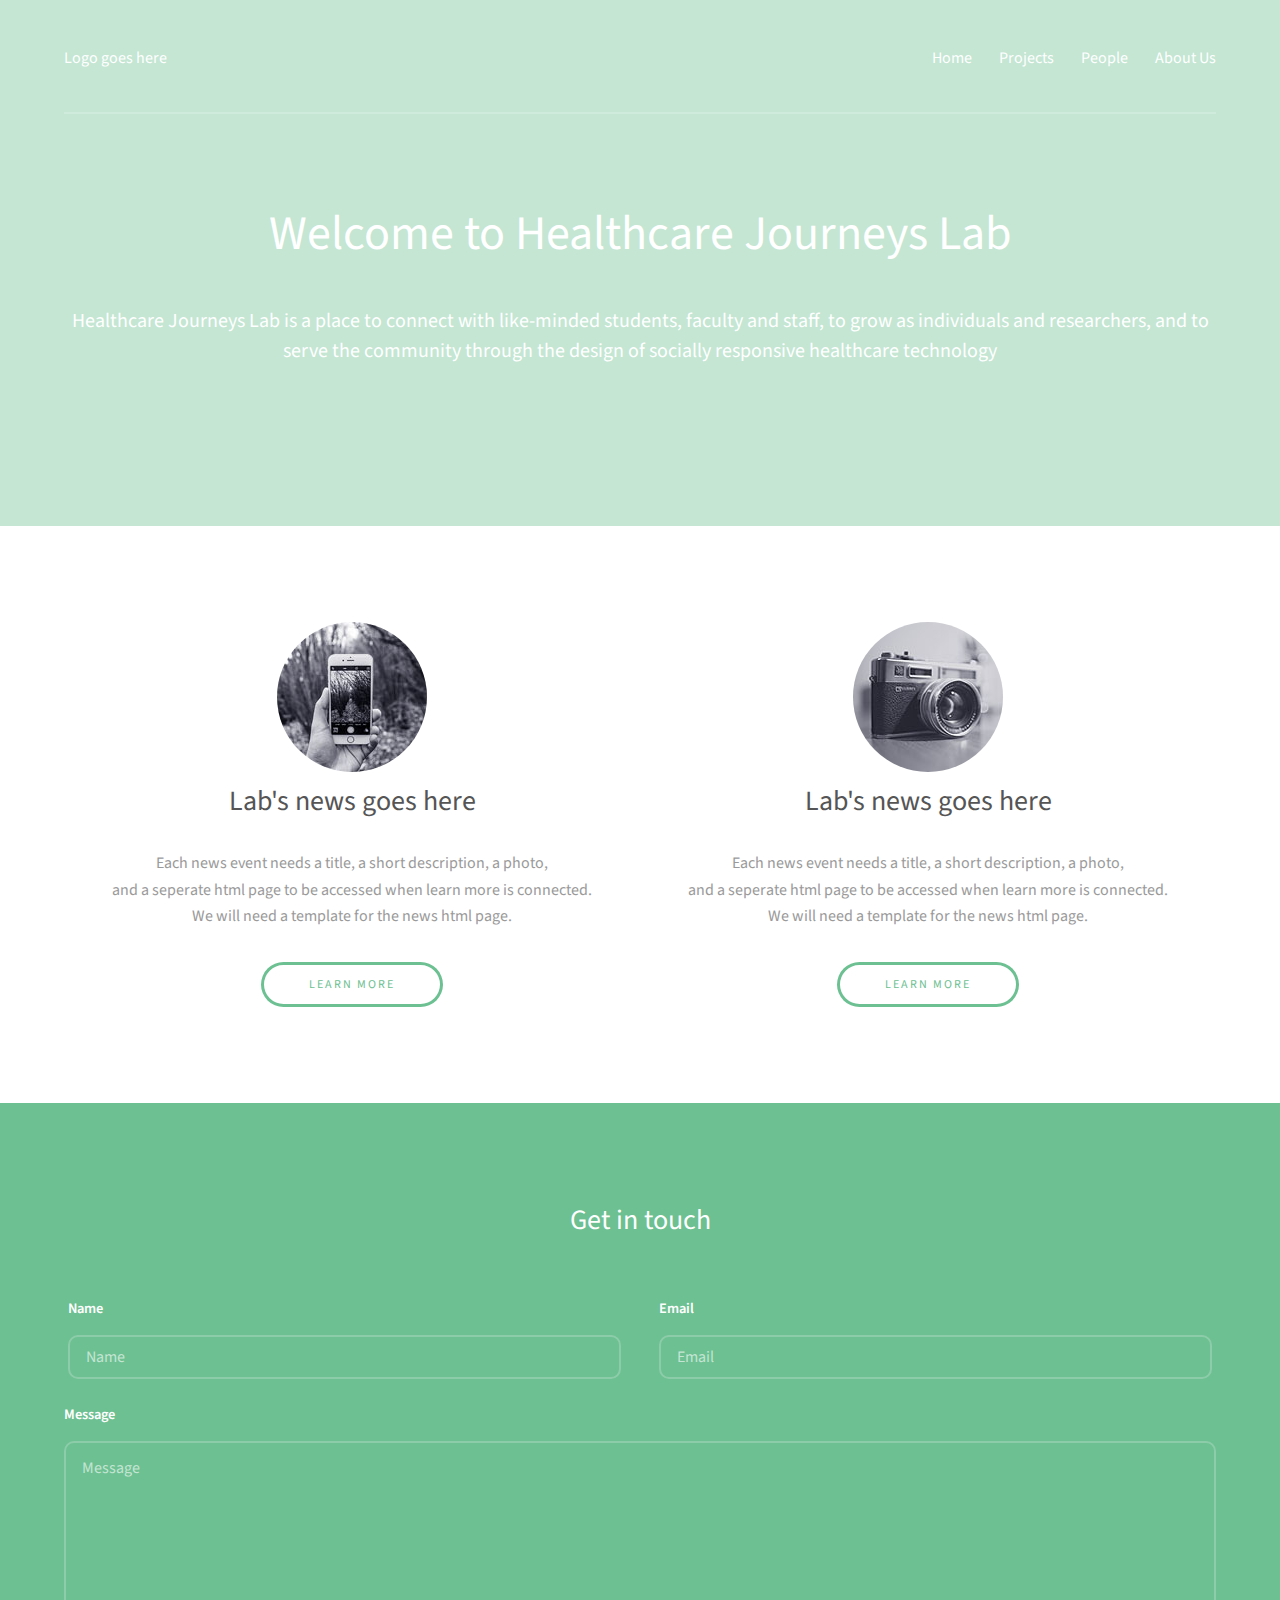
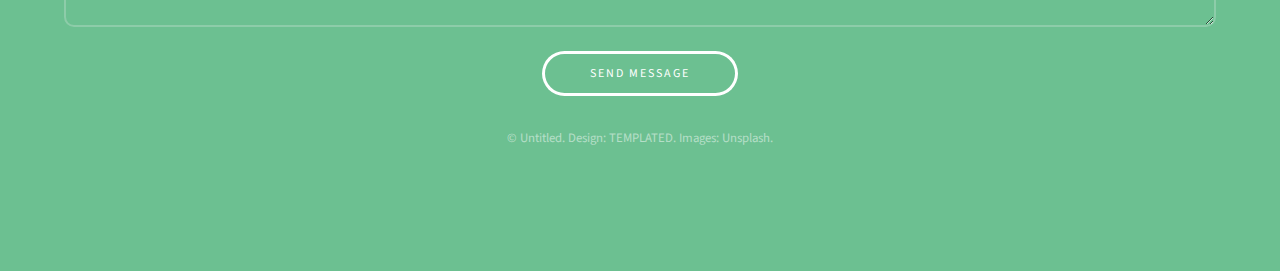
==== commit 0677c22e: "peoples page Update" ====
--- a/public/index.html
+++ b/public/index.html
@@ -21,6 +21,7 @@
 						<a href="index.html">Home</a>
 						<a href="projects.html">Projects</a>
 						<a href="people.html">People</a>
+						<a href="hcj2020.html"> About Us </a>
 					</nav>
 					<a href="#navPanel" class="navPanelToggle"><span class="fa fa-bars"></span></a>
 				</div>
@@ -79,7 +80,7 @@
 
 					<h3>Get in touch</h3>
 
-					<form action="emailForm.php" method="post">
+					<form action="mailto:azakeres@iu.edu" method="post" enctype="text/plain">
 
 						<div class="field half first">
 							<label for="name">Name</label>
--- a/public/assets/css/main.css
+++ b/public/assets/css/main.css
@@ -2928,7 +2928,7 @@
 
 		#banner:before {
 			content: '';
-			background: rgba(75, 75, 93, 0.85);
+			background: rgba(108, 192, 145,0.4);
 			position: absolute;
 			width: 100%;
 			height: 100%;
@@ -3165,13 +3165,13 @@
 
 .navbar a {
     float: right;
-    font-size: 16px;
+	font-size: 0.9.5em;
     font-style: normal;
     font-weight: normal;
     font-weight: 100%;
     color: white;
-    text-align: center;
-    padding: 20px 20px;
+    text-align: left;
+    padding: 37px 49px;
     text-decoration: none;
     height: 3em;
     line-height: 3em;
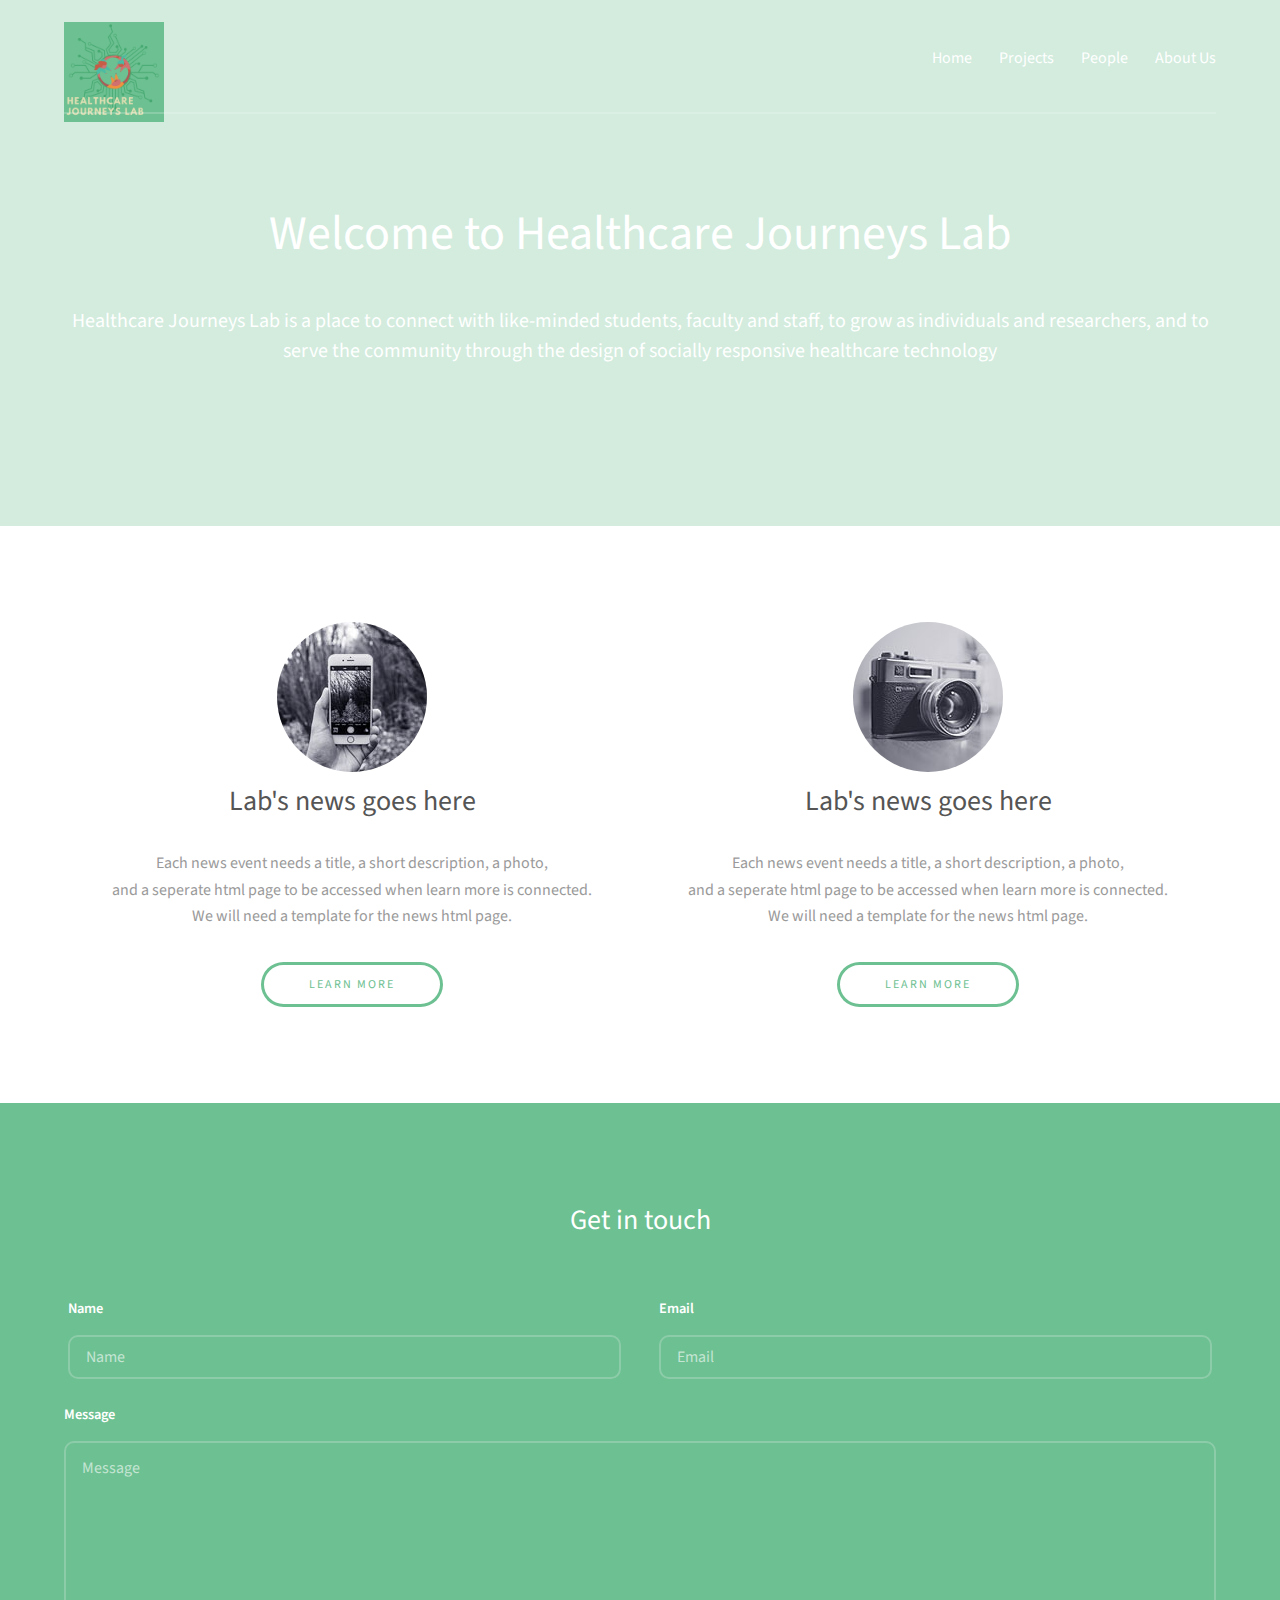
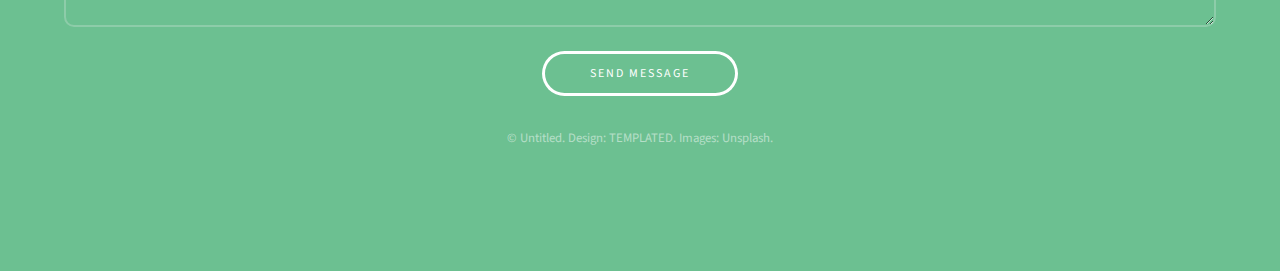
==== commit 82bad76b: "logo added" ====
--- a/public/index.html
+++ b/public/index.html
@@ -16,7 +16,7 @@
 		<!-- Header -->
 			<header id="header">
 				<div class="inner">
-					<a href="index.html" class="logo"> Logo goes here</a>
+					<a href="index.html" class="logo"> <img id="LOGO" src="images/HCJ_LOGO.png"></a>
 					<nav id="nav">
 						<a href="index.html">Home</a>
 						<a href="projects.html">Projects</a>
--- a/public/assets/css/main.css
+++ b/public/assets/css/main.css
@@ -2732,7 +2732,7 @@
 			margin: 0;
 			padding: 0;
 			position: absolute;
-			top: 0;
+			top: -10px;
 			font-size: 1em;
 		}
 
@@ -2812,6 +2812,16 @@
 		}
 
 	}
+	
+	#LOGO {
+  	width: 100px;
+	height: 100px;
+	overflow: hidden;
+  }
+
+  #header .porj{
+  	top: 0px;
+  }
 
 /* Nav */
 
@@ -2928,7 +2938,7 @@
 
 		#banner:before {
 			content: '';
-			background: rgba(108, 192, 145,0.4);
+			background: rgba(108, 192, 145,0.3);
 			position: absolute;
 			width: 100%;
 			height: 100%;
@@ -3164,7 +3174,7 @@
   }
 
 .navbar a {
-    float: right;
+    float: left;
 	font-size: 0.9.5em;
     font-style: normal;
     font-weight: normal;
@@ -3175,4 +3185,12 @@
     text-decoration: none;
     height: 3em;
     line-height: 3em;
-  }+  }
+
+
+  
+
+
+
+
+
